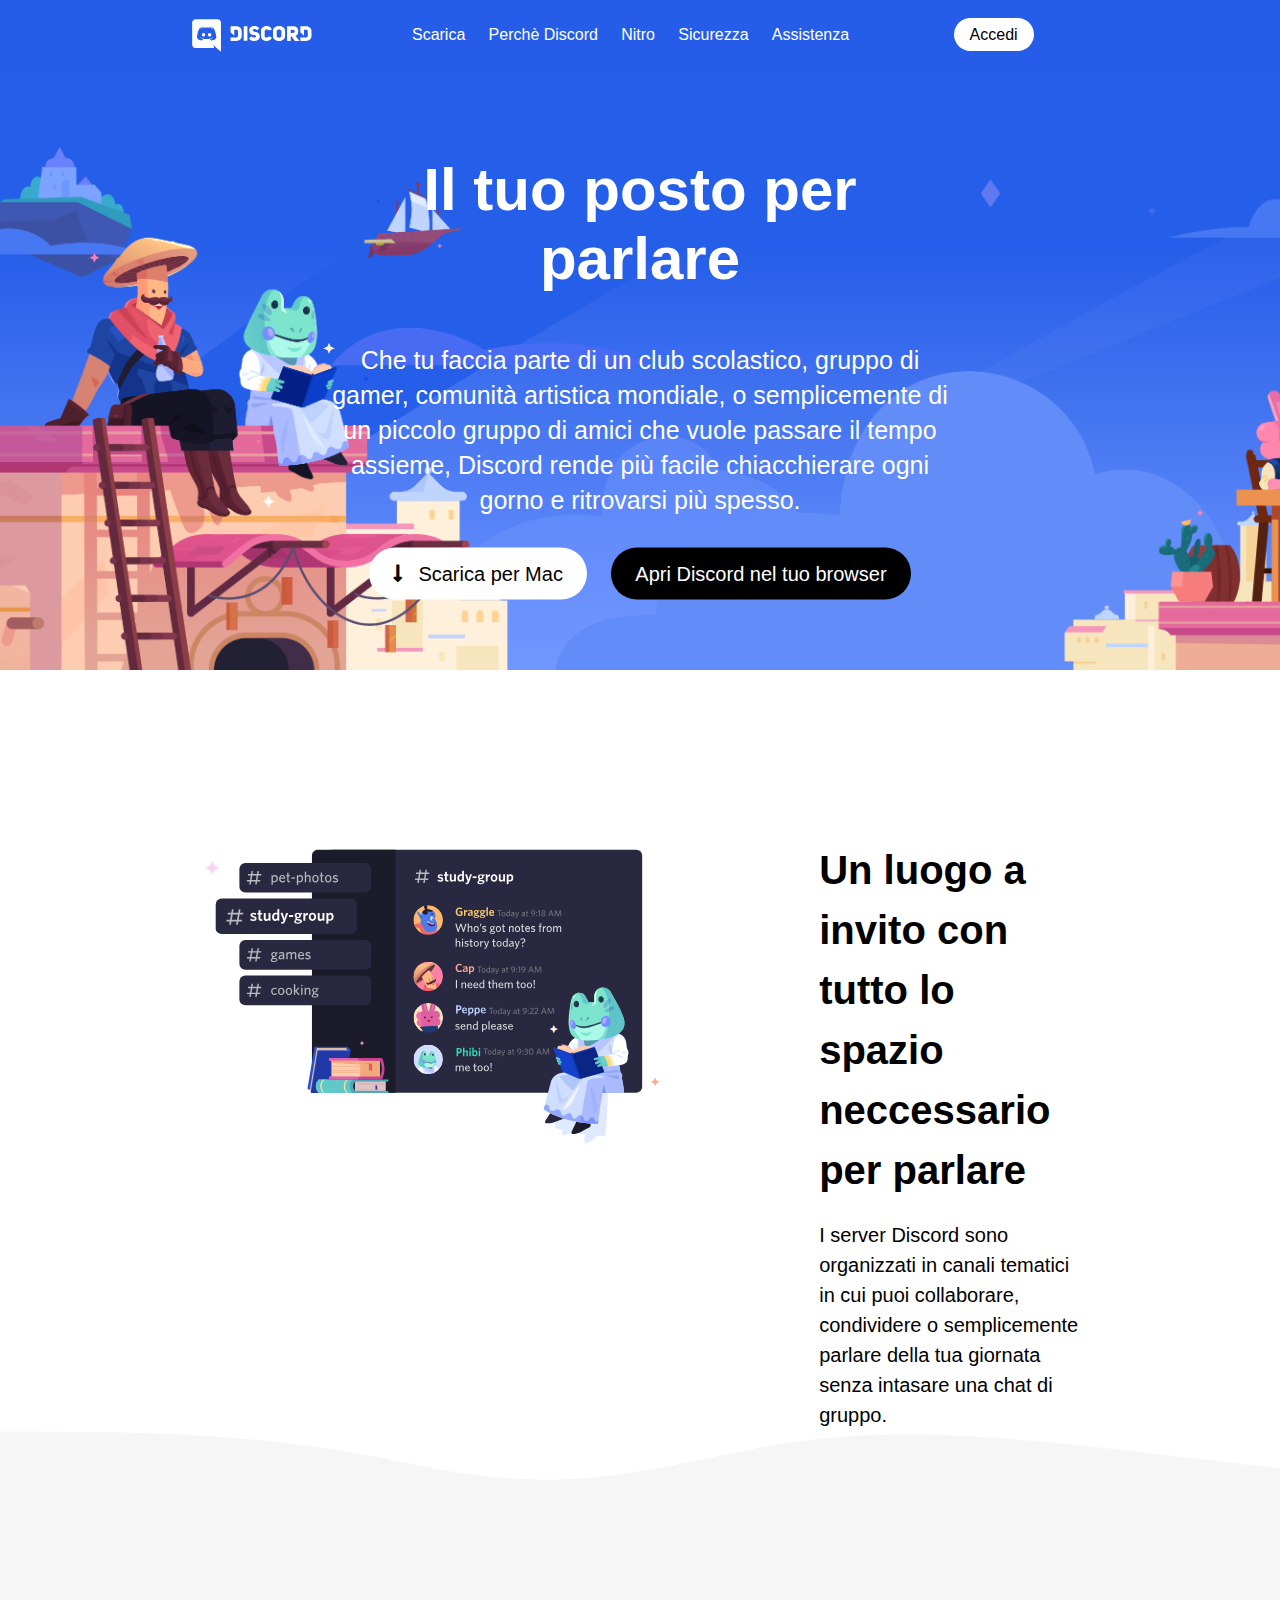
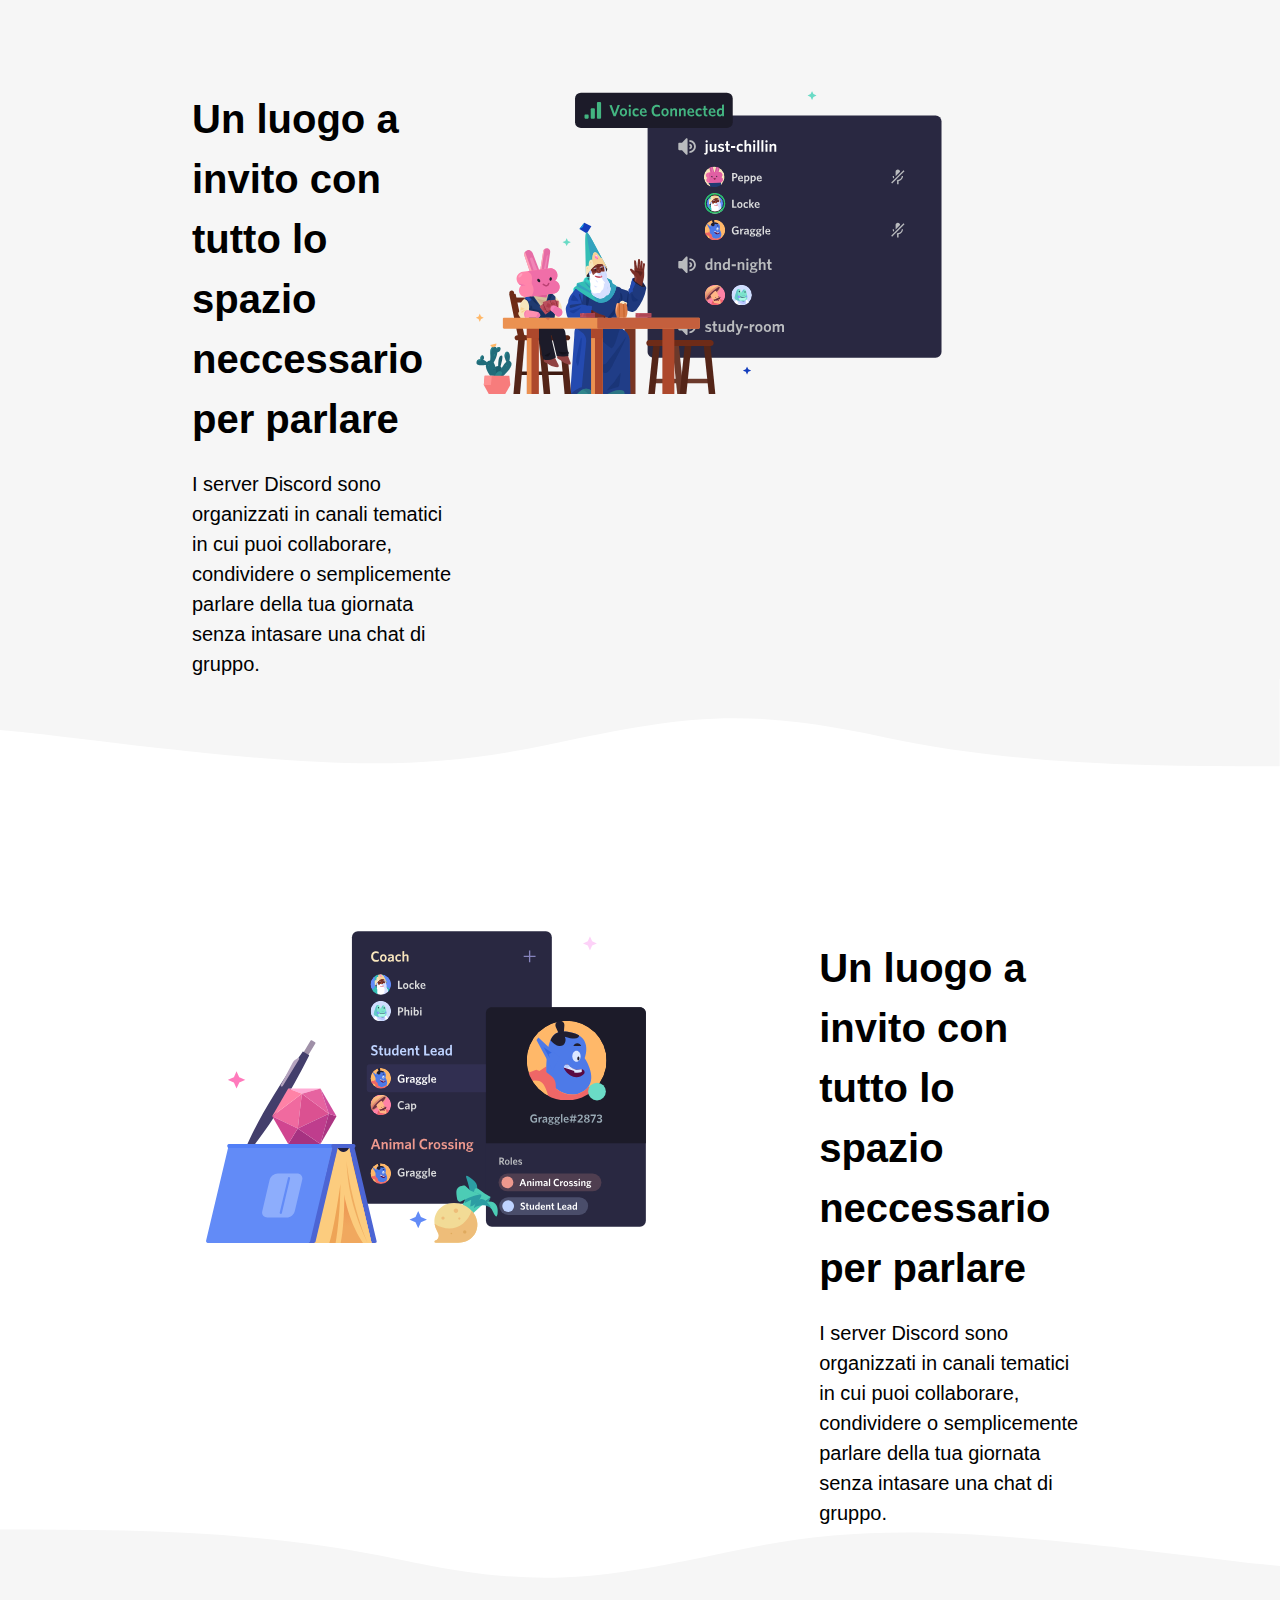
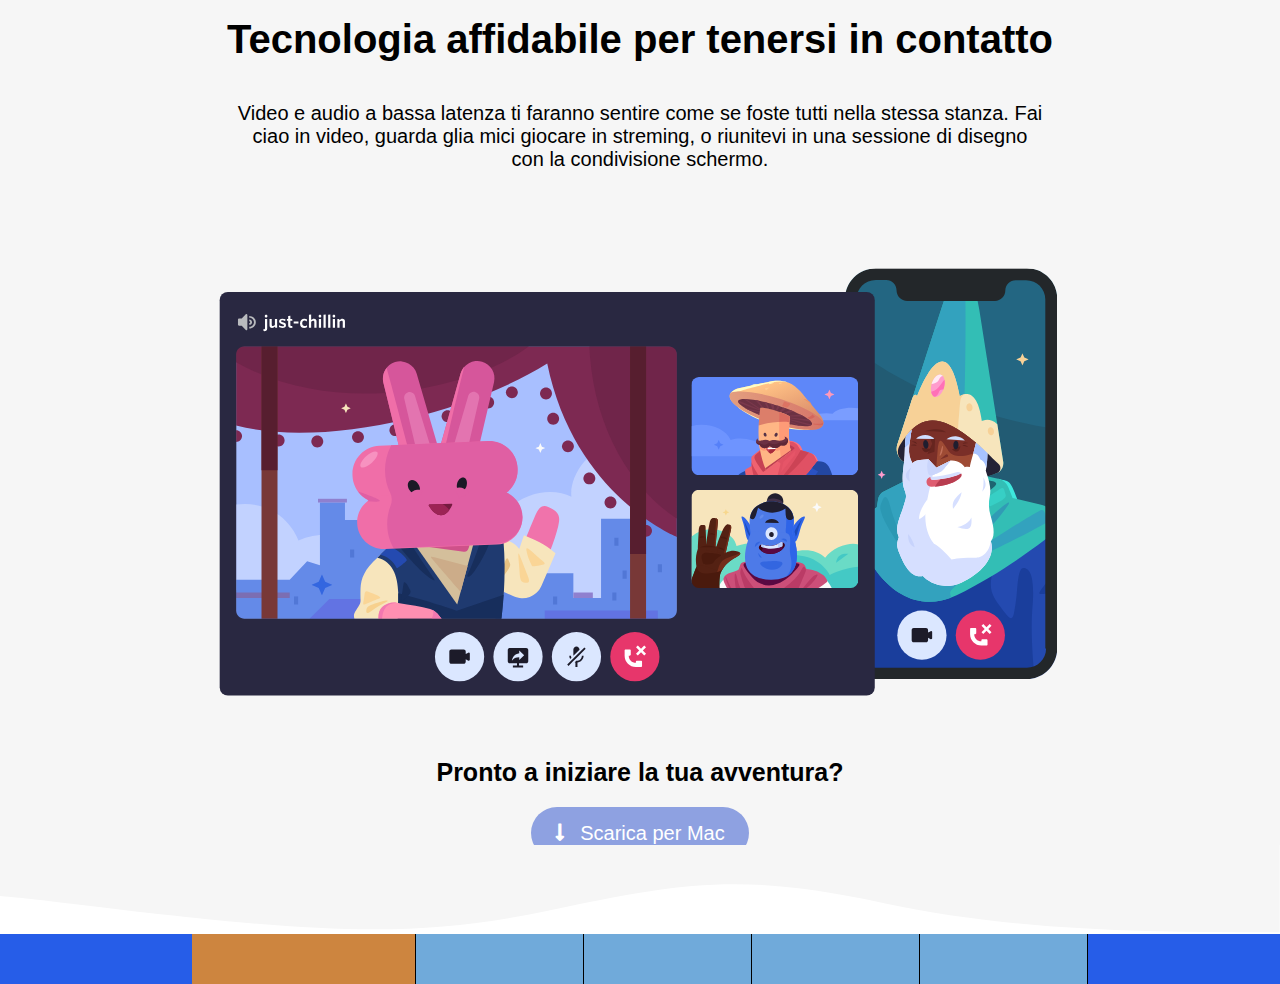
==== img/index.html @ 34fde8ec "section 5" ====
<!DOCTYPE html>
<html lang="en">
<head>
    <meta charset="UTF-8">
    <meta http-equiv="X-UA-Compatible" content="IE=edge">
    <meta name="viewport" content="width=device-width, initial-scale=1.0">
    <title>Discord</title>
    <link rel="stylesheet" href="https://cdnjs.cloudflare.com/ajax/libs/font-awesome/5.15.4/css/all.min.css" integrity="sha512-1ycn6IcaQQ40/MKBW2W4Rhis/DbILU74C1vSrLJxCq57o941Ym01SwNsOMqvEBFlcgUa6xLiPY/NS5R+E6ztJQ==" crossorigin="anonymous" referrerpolicy="no-referrer" />
    <link rel="stylesheet" href="../css/style.css">
</head>

<body>
    <header>
        <div class="cont">
            <div class="container clearfix nav">
                    <!-- logo discord -->
                <div class="col col-right">
                    <img src="logo.svg" alt="logo discord">
                </div>

                <div class="col col-midle">
                    <ul>
                        <li>
                            <a href="#">Scarica</a>
                        </li>
                        <li>
                            <a href="#">Perchè Discord</a>
                        </li>
                        <li>
                            <a href="#">Nitro</a>
                        </li>
                        <li>
                            <a href="#">Sicurezza</a>
                        </li>
                        <li>
                            <a href="#">Assistenza</a>
                        </li>
                    </ul>
                </div>

                <div class="col col-left">
                    <div class="button">
                        <a href="#">Accedi</a> 
                    </div>
                </div>
    
            </div>
        </div>
        

    </header>

    <main>
        <!-- prima sezione -->
        <section class="cont main background">
            <div class="container text"> 

                <h1>Il tuo posto per parlare</h1>
                <p>Che tu faccia parte di un club scolastico, gruppo di gamer, comunità artistica mondiale, o semplicemente di un piccolo gruppo di amici che vuole passare il tempo assieme, Discord rende più facile chiacchierare ogni gorno e ritrovarsi più spesso. </p>
                <!-- botton mac -->
                <div class="button dowload-mac">
                    <a href="#"><span id="arrow"><i class="fas fa-long-arrow-alt-down"></i></span>Scarica per Mac</a> 
                </div>
                <!-- botton browser -->
                <div class="button browser">
                    <a href="#">Apri Discord nel tuo browser</a> 
                </div>
            </div>

        </section>

        <!-- seconda sezione -->
        <section class="cont main">
            <div class="container clearfix">

                <div class="col-img">
                    <img src="item1.svg" alt="">
                </div>
                <div class="col-text">
                    <h2>Un luogo a invito con tutto lo spazio neccessario per parlare</h2>
                    <p>I server Discord sono organizzati in canali tematici in cui puoi collaborare, condividere o semplicemente parlare della tua giornata senza intasare una chat di gruppo.</p>
                </div>
                
            </div>

        </section>
        <!-- terza sezione -->
        <div class="wave">
            <svg class="wave-1hkxOo" version="1.1" xmlns="http://www.w3.org/2000/svg" viewBox="0 0 1440 100" preserveAspectRatio="none"><path class="wavePath-haxJK1 animationPaused-2hZ4IO" d="M826.337463,25.5396311 C670.970254,58.655965 603.696181,68.7870267 447.802481,35.1443383 C293.342778,1.81111414 137.33377,1.81111414 0,1.81111414 L0,150 L1920,150 L1920,1.81111414 C1739.53523,-16.6853983 1679.86404,73.1607868 1389.7826,37.4859505 C1099.70117,1.81111414 981.704672,-7.57670281 826.337463,25.5396311 Z" fill="currentColor"></path></svg>
        </div>
        <section class="cont main grey">
            
            <div class="container clearfix">

                <div class="col-text even">
                    <h2>Un luogo a invito con tutto lo spazio neccessario per parlare</h2>
                    <p>I server Discord sono organizzati in canali tematici in cui puoi collaborare, condividere o semplicemente parlare della tua giornata senza intasare una chat di gruppo.</p>
                </div>
                <div class="col-img even">
                    <img src="item2.svg" alt="">
                </div>

            </div>

        </section>
        <div class="wave rotate">
        <svg class="wave-1hkxOo" version="1.1" xmlns="http://www.w3.org/2000/svg" viewBox="0 0 1440 100" preserveAspectRatio="none"><path class="wavePath-haxJK1 animationPaused-2hZ4IO" d="M826.337463,25.5396311 C670.970254,58.655965 603.696181,68.7870267 447.802481,35.1443383 C293.342778,1.81111414 137.33377,1.81111414 0,1.81111414 L0,150 L1920,150 L1920,1.81111414 C1739.53523,-16.6853983 1679.86404,73.1607868 1389.7826,37.4859505 C1099.70117,1.81111414 981.704672,-7.57670281 826.337463,25.5396311 Z" fill="currentColor"></path></svg>
        </div>
        <!-- quarta sezione -->
        <section class="cont main">
            
            <div class="container clearfix">

                <div class="col-img even">
                    <img src="item3.svg" alt="">
                </div>
                <div class="col-text even">
                    <h2>Un luogo a invito con tutto lo spazio neccessario per parlare</h2>
                    <p>I server Discord sono organizzati in canali tematici in cui puoi collaborare, condividere o semplicemente parlare della tua giornata senza intasare una chat di gruppo.</p>
                </div>

            </div>

        </section>

        <!-- quinta sezione -->
        <div class="wave">
            <svg class="wave-1hkxOo" version="1.1" xmlns="http://www.w3.org/2000/svg" viewBox="0 0 1440 100" preserveAspectRatio="none"><path class="wavePath-haxJK1 animationPaused-2hZ4IO" d="M826.337463,25.5396311 C670.970254,58.655965 603.696181,68.7870267 447.802481,35.1443383 C293.342778,1.81111414 137.33377,1.81111414 0,1.81111414 L0,150 L1920,150 L1920,1.81111414 C1739.53523,-16.6853983 1679.86404,73.1607868 1389.7826,37.4859505 C1099.70117,1.81111414 981.704672,-7.57670281 826.337463,25.5396311 Z" fill="currentColor"></path></svg>
        </div>
        <section class="cont main grey">
            <div class="container">
                <div class="last-part-main">
                    <h2>Tecnologia affidabile per tenersi in contatto</h2>
                    <p>Video e audio a bassa latenza ti faranno sentire come se foste tutti nella stessa stanza. Fai ciao in video, guarda glia mici giocare in streming, o riunitevi in una sessione di disegno con la condivisione schermo.</p>
                    <div>
                        <img src="item4-big.svg" alt="">
                    </div>
                </div> 
                <!-- bottom -->
                <div class="button-end-main">
                    <h4>Pronto a iniziare la tua avventura?</h4>
                    <!-- botton mac -->
                    <div class="button dowload-mac">
                        <a id="last-button" href="#"><span id="arrow"><i class="fas fa-long-arrow-alt-down"></i></span>Scarica per Mac</a> 
                    </div>

                </div>
            </div>

        </section>
        <div class="wave rotate">
            <svg class="wave-1hkxOo" version="1.1" xmlns="http://www.w3.org/2000/svg" viewBox="0 0 1440 100" preserveAspectRatio="none"><path class="wavePath-haxJK1 animationPaused-2hZ4IO" d="M826.337463,25.5396311 C670.970254,58.655965 603.696181,68.7870267 447.802481,35.1443383 C293.342778,1.81111414 137.33377,1.81111414 0,1.81111414 L0,150 L1920,150 L1920,1.81111414 C1739.53523,-16.6853983 1679.86404,73.1607868 1389.7826,37.4859505 C1099.70117,1.81111414 981.704672,-7.57670281 826.337463,25.5396311 Z" fill="currentColor"></path></svg>
        </div>

    </main>

    <footer>
        <div class="cont footer">
            <div class="container clearfix">

                <div class="col-fo social"></div>

                <div class="col-fo"></div>

                <div class="col-fo"></div>

                <div class="col-fo"></div>

                <div class="col-fo"></div>

            </div>

        </div>

    </footer>
</body>
</html>
---- css/style.css ----
/* RESET */
*{
    padding: 0;
    margin:0;
    box-sizing: border-box;

}

/* COMMONS */

body{
font-family: "Helvetica Neue", Helvetica, Arial, sans-serif;
}
img{
    width: 100%;
}
.clearfix{
    display: table;
    content:"";
    clear: both;
}
.cont {
    width: 100%;
    background-color:#265de8;
}
.cont.main {
    width: 100%;
    background-color:white;
}
/* buttons */
.col-left > .button{
    text-align: right;
}
.button > a{
    text-decoration: none;
    padding:8px 16px;
    color: black;
    background-color: white;
    border-radius: 20px;
}
/* colonne main */
.col-img, .col-text{
    float:left;
    padding-top: 150px;
}
/* colonna immagine */
.col-img{
    width: 70%;
}
/* colonna text */
.col-text{
    width: 30%;
}
/* containr interno */
.container{
    margin: auto;
    width:70%;
}
.button{
    display: inline-block;
}
h2{
    font-size: 40px;
}
/* END COMMONS */

/* HEADER */

/* altezza menù */
.nav{
    height: 70px;
    line-height: 70px;
}
/* colonne laterali 15% */
.col{
    float:left;
    width: 15%;
}
/* colonna centrale 70% */
.col-midle{
    width: 70%;
    text-align: center;
}
.col-right > img{
    vertical-align: middle;
    width: 120px;
}
/* spazio voci menù */
.col-midle > ul > li{
    list-style: none;
    display: inline-block;
    margin-right: 3%;
}
/* caratteristiche dei link menù */
.col-midle > ul > li > a{
    text-decoration: none;
    color: white;
}

/* END HEADER */


/* MAIN */

/* prima sezione */

/* background img */
.cont.main.background{
    background-image: url(../img/jumbo.png);
    background-size: cover;
    height: 600px;
    position: relative;
}
/* posiziono al centro il container del testo */
.container.text{
    position: absolute;
    top: 50%;
    left: 50%;
    transform: translate(-50%, -50%);
    color: white;
    text-align: center;
    width: 50%;
}
/* titolo */
.container.text > h1{
    font-size: 60px;
    padding-bottom:50px;
}
/* paragrafo */
.container.text > p{
    font-size: 25px;
    padding-bottom: 45px;
    line-height: 35px;
}
.button.dowload-mac > a{
    font-size: 20px;
    padding: 15px 24px;
    border-radius: 30px;
    margin-right:20px;
}
#arrow{
    margin-right:15px;
}
.button.browser > a{
    font-size: 20px;
    padding: 15px 24px;
    border-radius: 30px;
    background-color: black;
    color: white;
}
/* seconda sezione */
.col-text > h2{
    line-height: 60px;
    padding:20px 0;
}

.col-text > p{
    line-height: 30px;
    font-size: 20px;
}
.col-img > img{
    width: 80%;
}
/* terza sezione */
.cont.main.grey{
    background-color:#f6f6f6;
}
.wave > svg{
    color: #f6f6f6;
    display: block;
}
/* rotazione della wave */
.wave.rotate > svg{
    transform: rotate(180deg);
}

/* quarta sezione */
.last-part-main{
    text-align: center;
}
.last-part-main > p{
padding: 40px 5%;
font-size: 20px;
}
/* quinta sezione */
.button-end-main{
    text-align:center;
}
.button-end-main > h4{
    padding-bottom: 35px;
    font-size: 25px;
}
#last-button{
    margin: 0;
    color: white;
    background-color: #8ea1e1;
}


/* END MAIN */


/* FOOTER */

/* test */
.col-fo{
    float:left;
    width: calc( 75% / 4);
    /* test */
    background-color: rgb(112, 170, 218);
    height: 50px;
    border-right: 1px solid black;
}
.social.col-fo{
    width: 25%;

    /* test */
    background-color: peru;
}
/* END FOOTER */
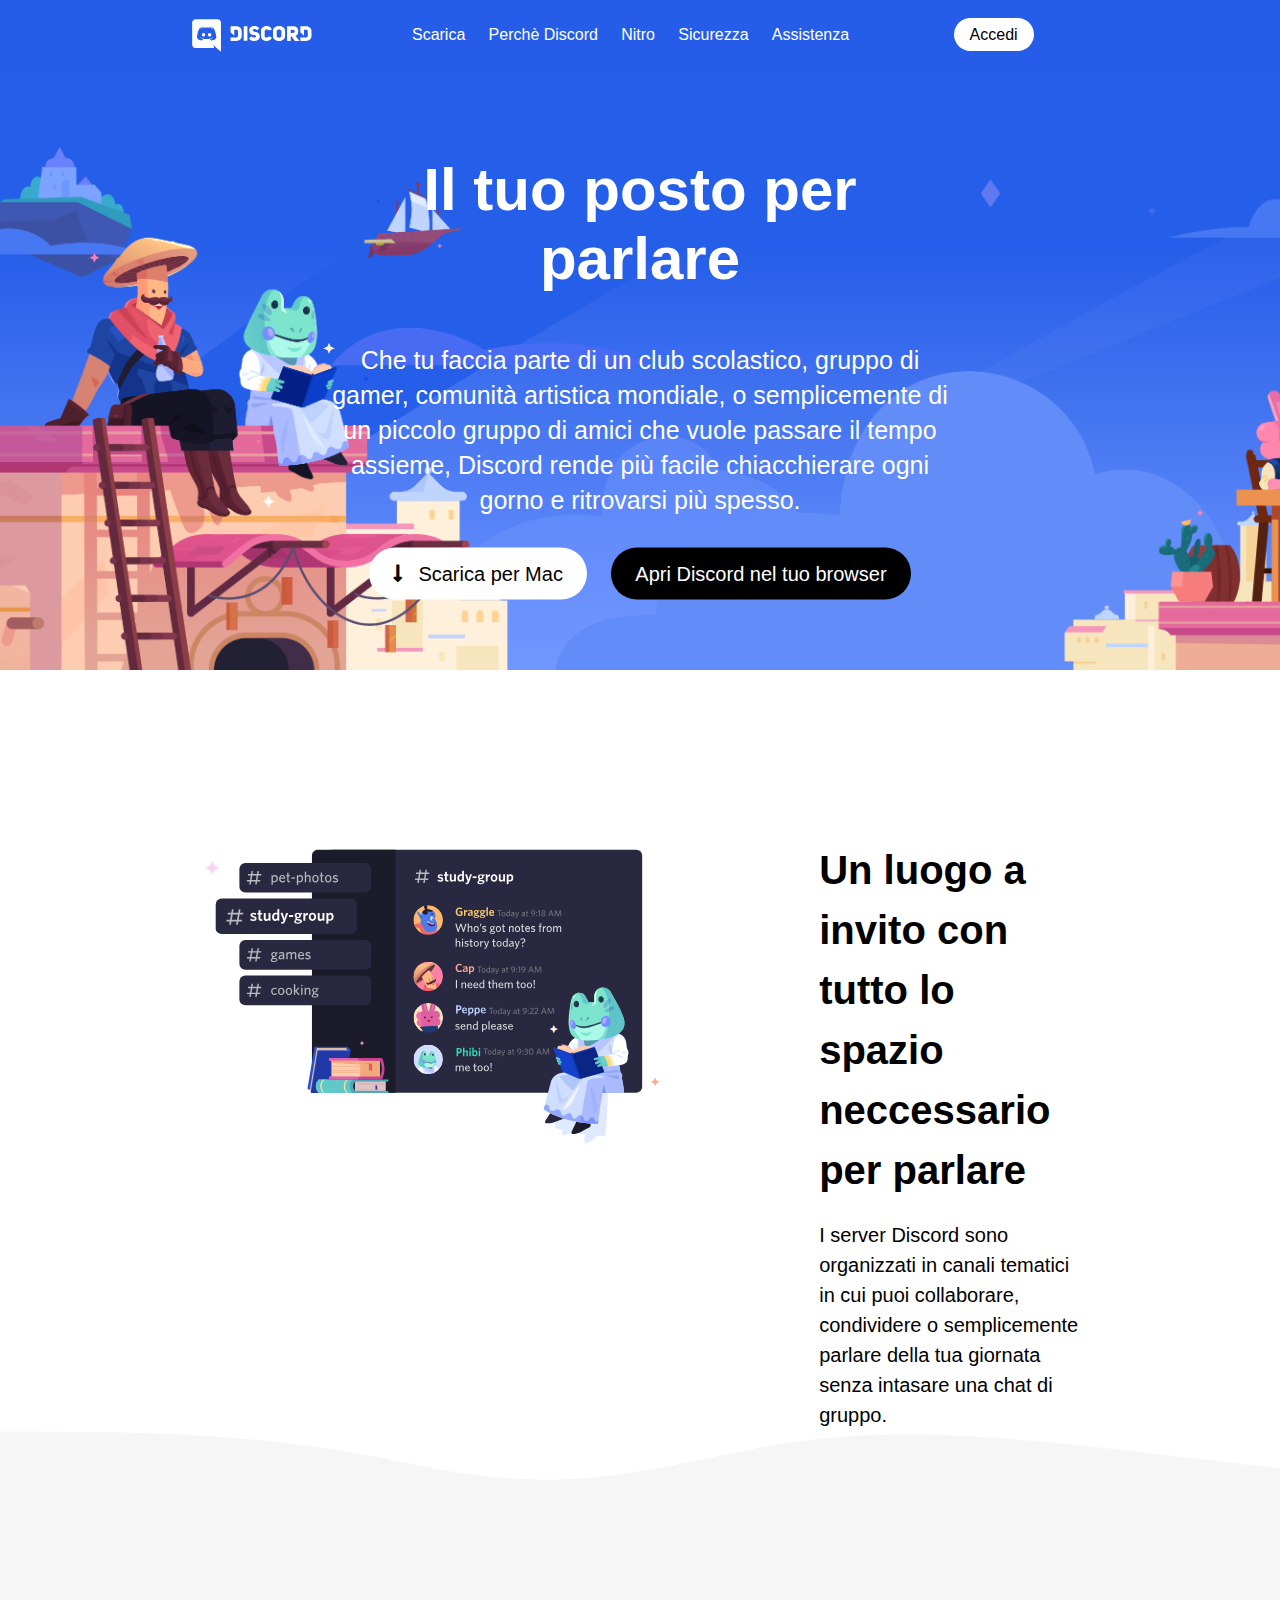
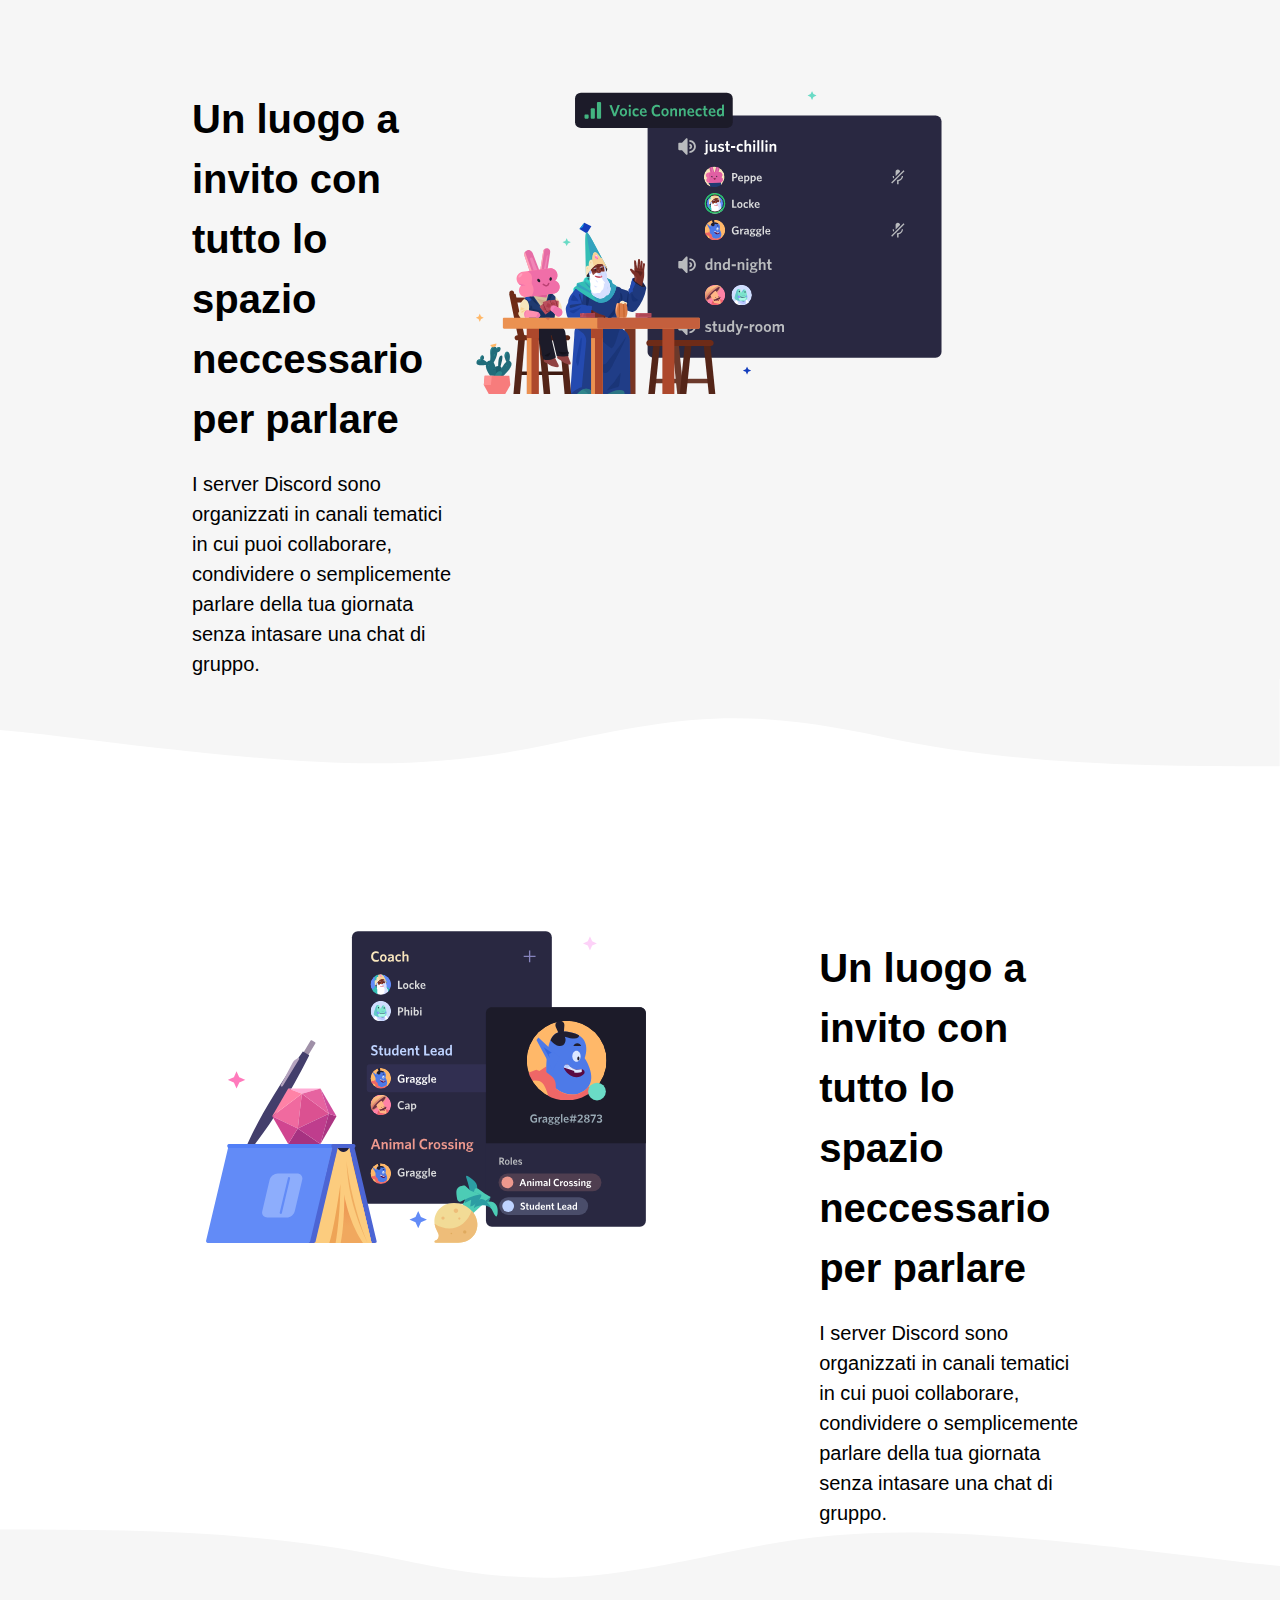
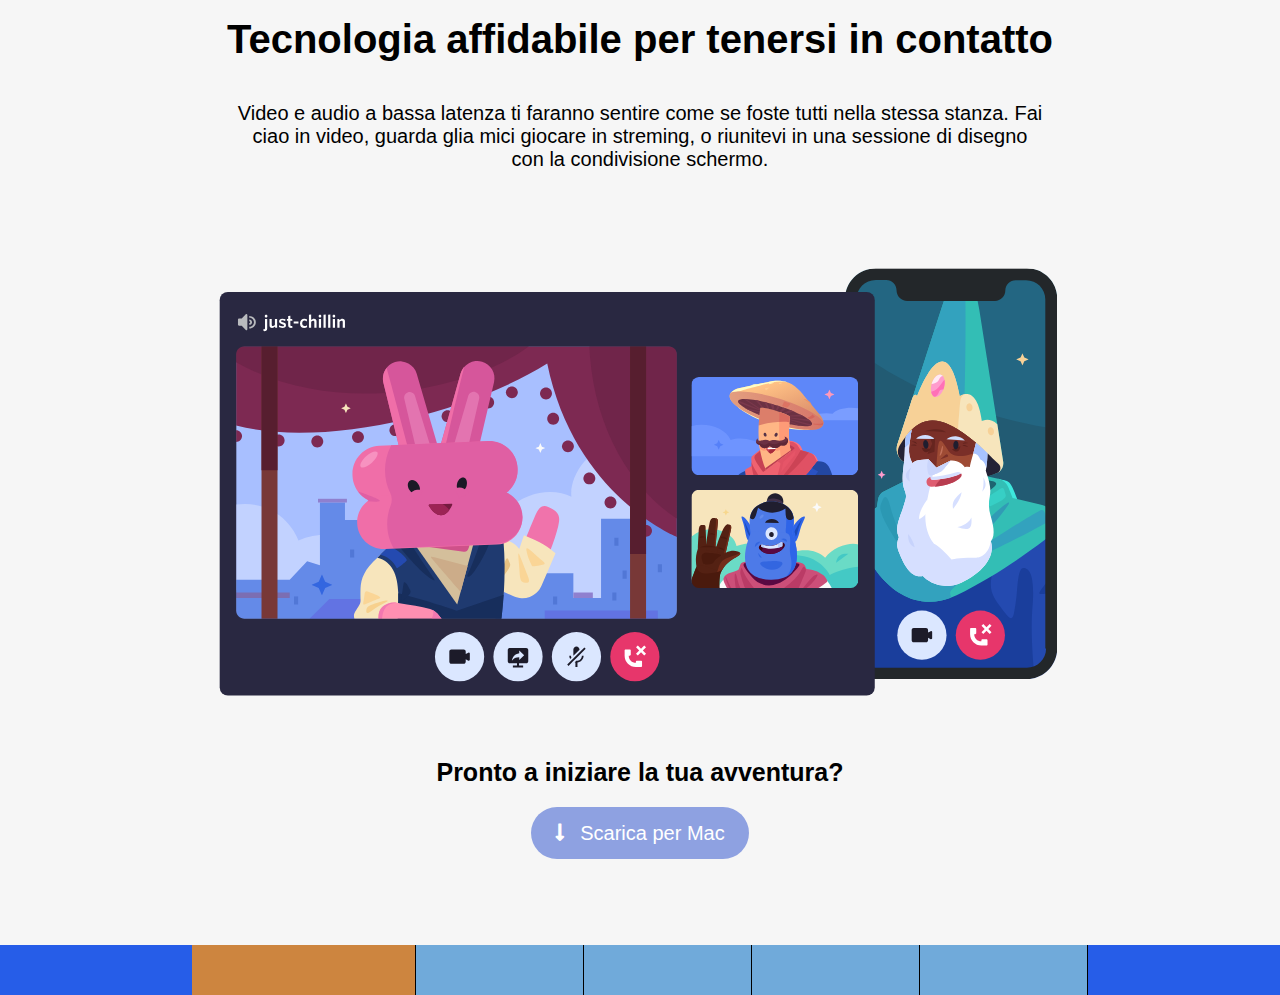
==== commit e7eb3411: "correzzione last button" ====
--- a/img/index.html
+++ b/img/index.html
@@ -148,9 +148,6 @@
             </div>
 
         </section>
-        <div class="wave rotate">
-            <svg class="wave-1hkxOo" version="1.1" xmlns="http://www.w3.org/2000/svg" viewBox="0 0 1440 100" preserveAspectRatio="none"><path class="wavePath-haxJK1 animationPaused-2hZ4IO" d="M826.337463,25.5396311 C670.970254,58.655965 603.696181,68.7870267 447.802481,35.1443383 C293.342778,1.81111414 137.33377,1.81111414 0,1.81111414 L0,150 L1920,150 L1920,1.81111414 C1739.53523,-16.6853983 1679.86404,73.1607868 1389.7826,37.4859505 C1099.70117,1.81111414 981.704672,-7.57670281 826.337463,25.5396311 Z" fill="currentColor"></path></svg>
-        </div>
 
     </main>
 
--- a/css/style.css
+++ b/css/style.css
@@ -185,6 +185,7 @@
 /* quinta sezione */
 .button-end-main{
     text-align:center;
+    padding-bottom: 100px;
 }
 .button-end-main > h4{
     padding-bottom: 35px;
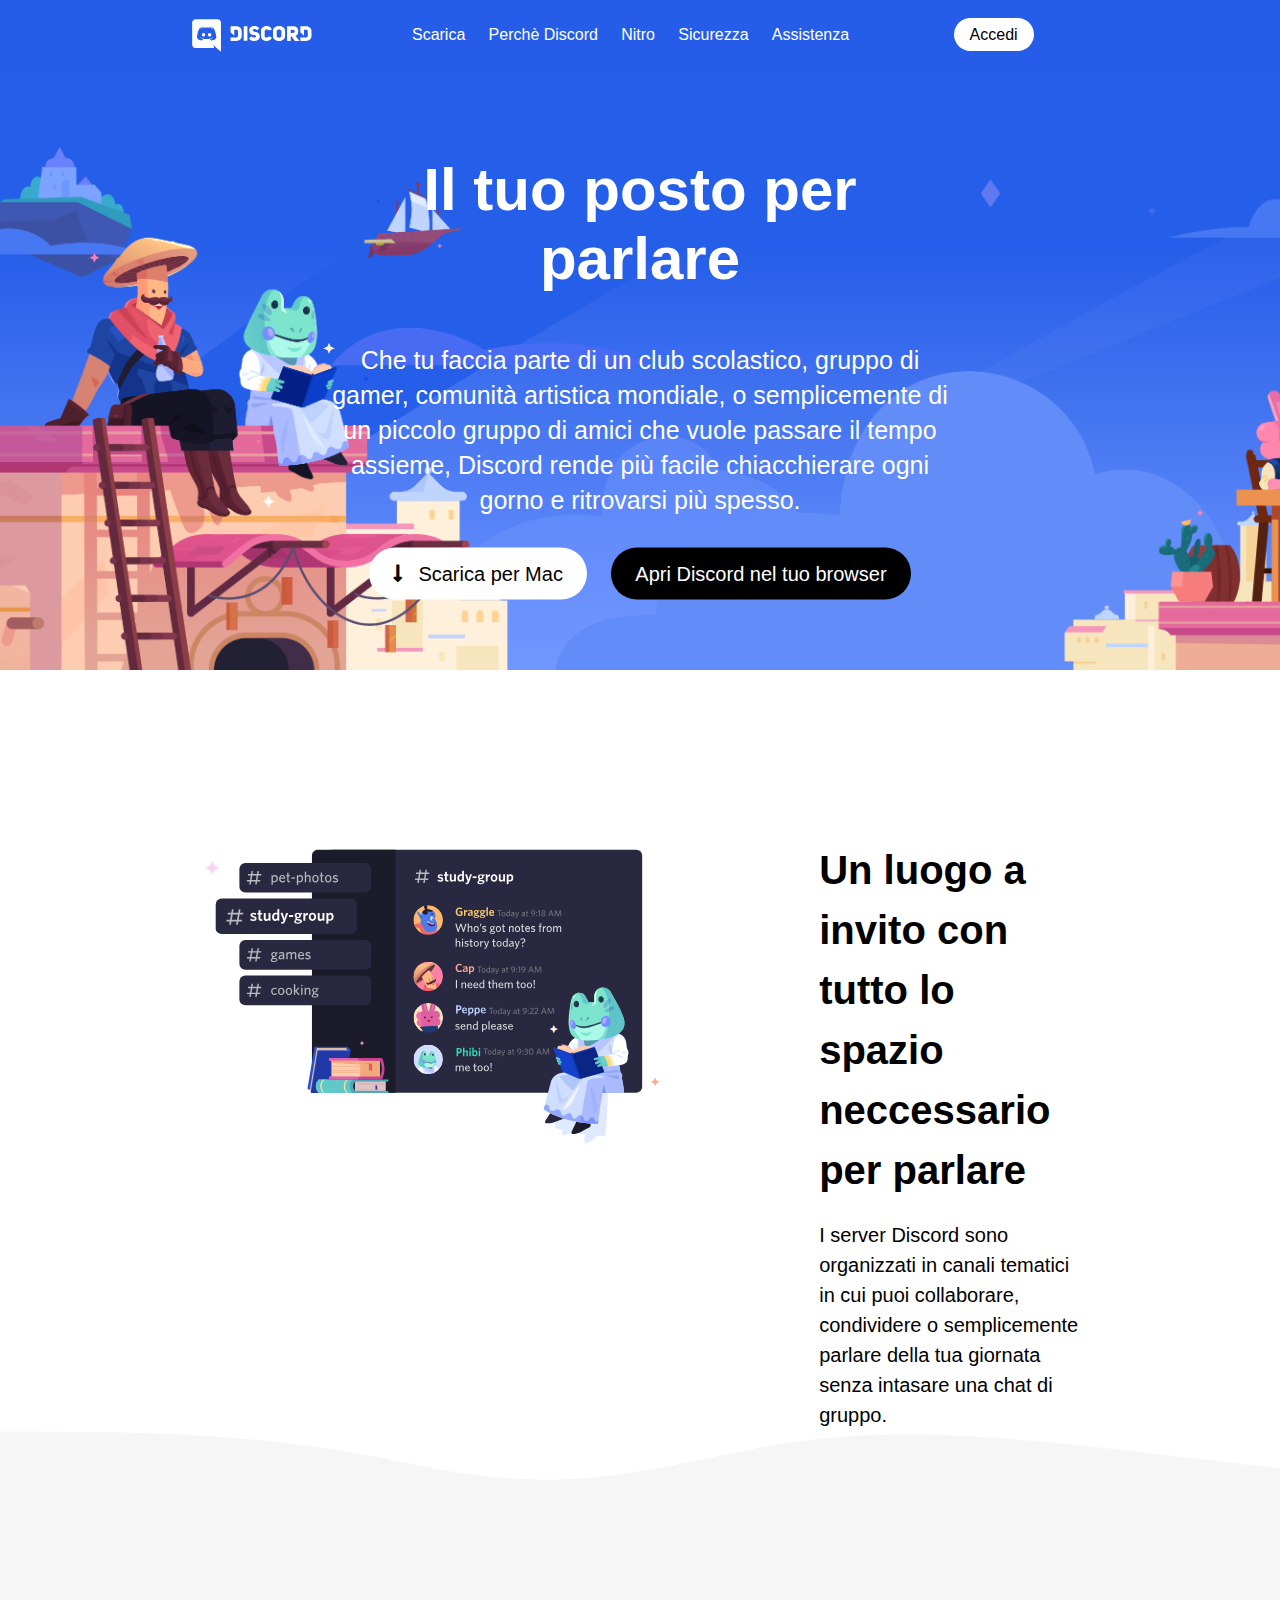
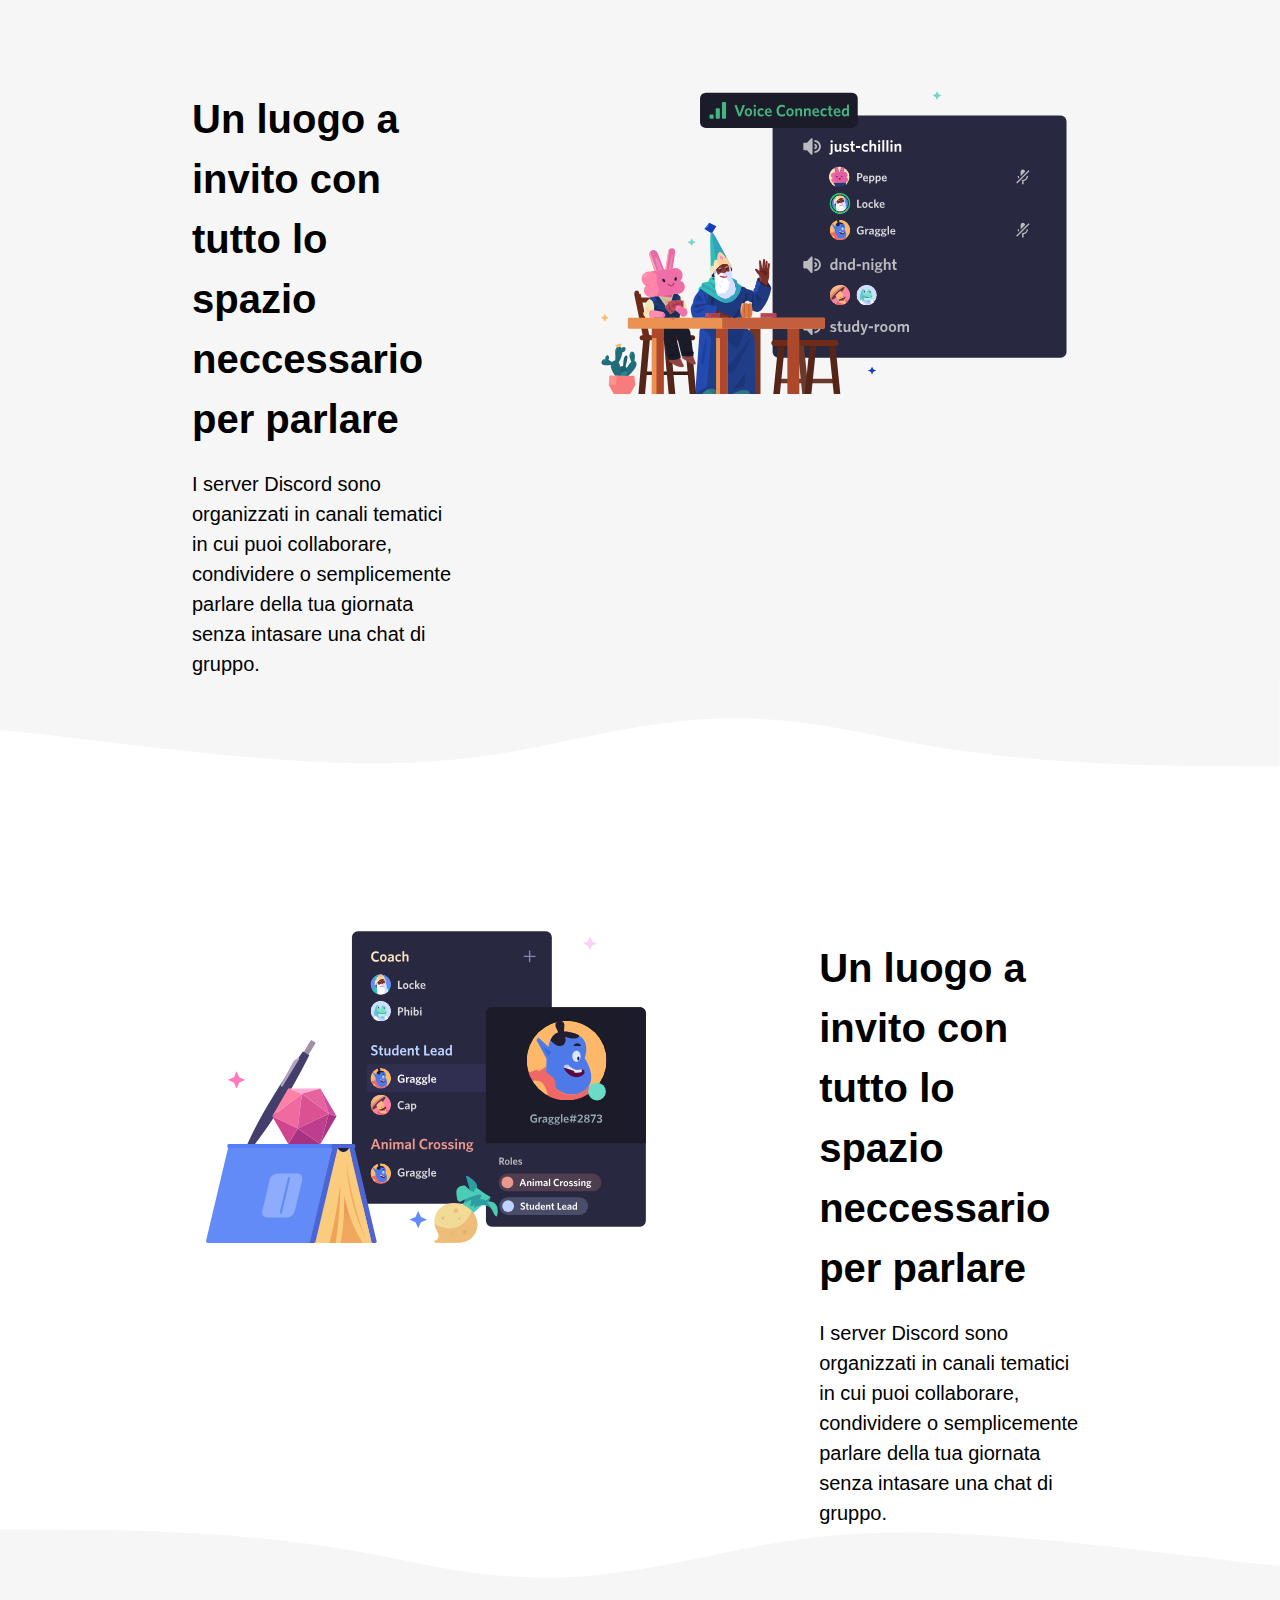
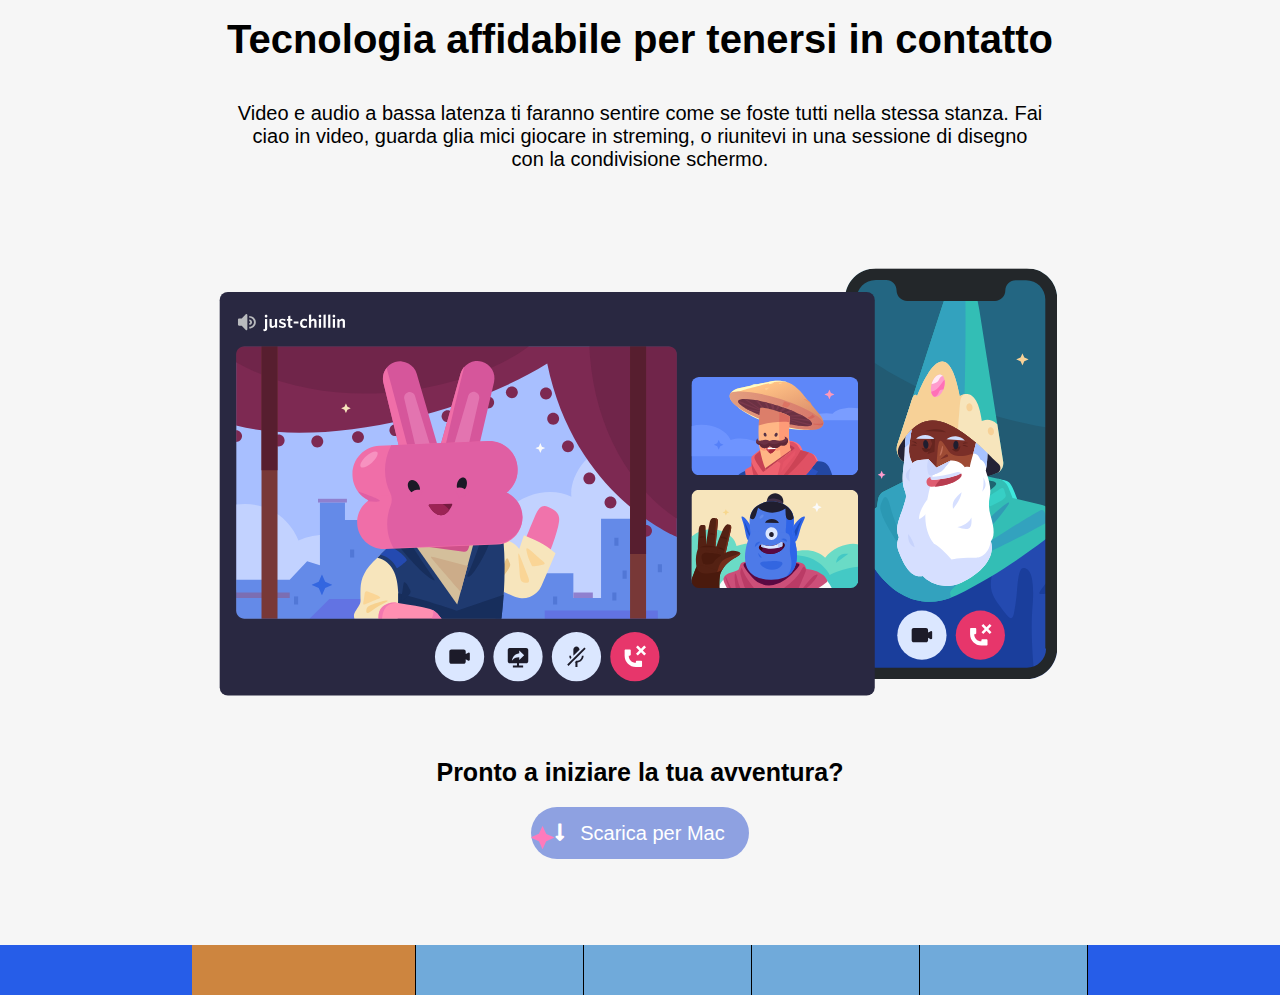
==== commit a6909bfc: "modifica main" ====
--- a/img/index.html
+++ b/img/index.html
@@ -92,11 +92,11 @@
             
             <div class="container clearfix">
 
-                <div class="col-text even">
+                <div class="col-text odd">
                     <h2>Un luogo a invito con tutto lo spazio neccessario per parlare</h2>
                     <p>I server Discord sono organizzati in canali tematici in cui puoi collaborare, condividere o semplicemente parlare della tua giornata senza intasare una chat di gruppo.</p>
                 </div>
-                <div class="col-img even">
+                <div class="col-img odd">
                     <img src="item2.svg" alt="">
                 </div>
 
--- a/css/style.css
+++ b/css/style.css
@@ -173,7 +173,10 @@
 .wave.rotate > svg{
     transform: rotate(180deg);
 }
-
+/* posizione seconda immagine */
+.col-img.odd{
+    text-align: right;
+}
 /* quarta sezione */
 .last-part-main{
     text-align: center;
@@ -195,6 +198,7 @@
     margin: 0;
     color: white;
     background-color: #8ea1e1;
+    background-image: url(../img/stars.svg);
 }
 
 
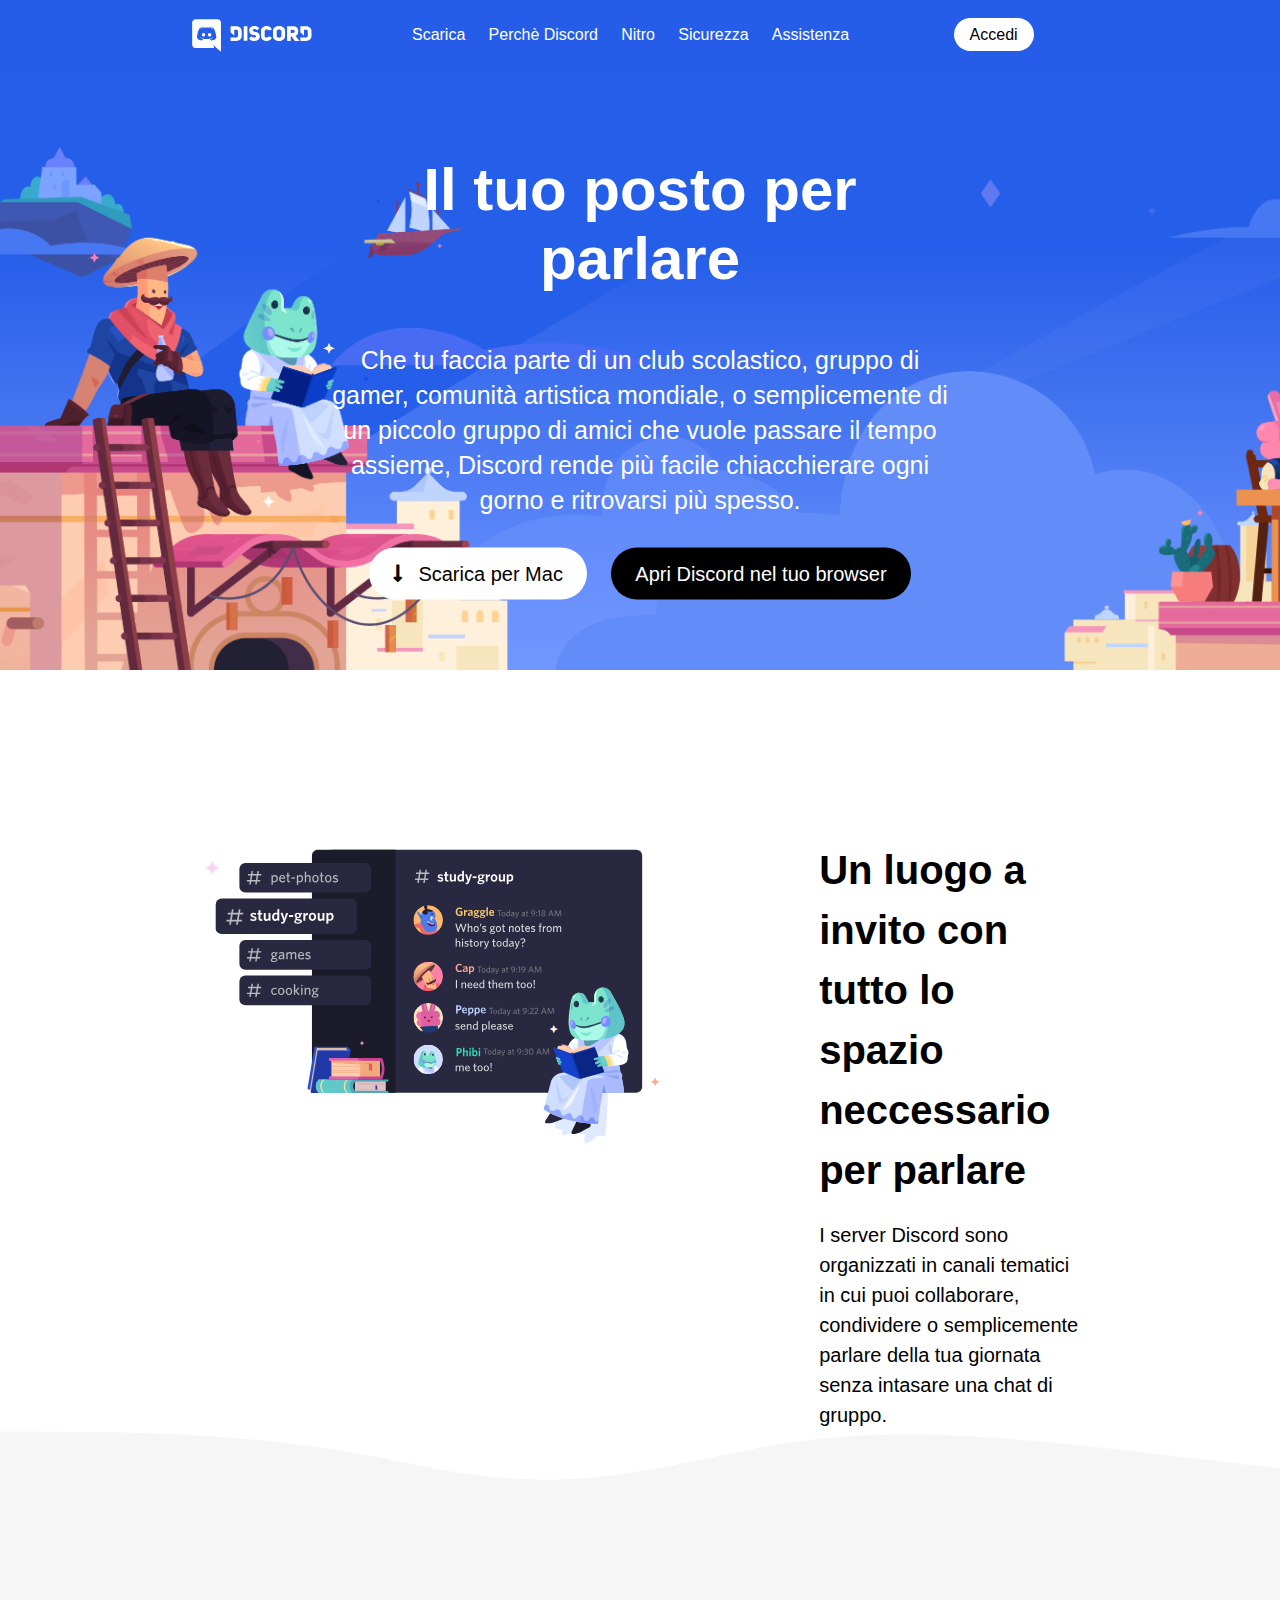
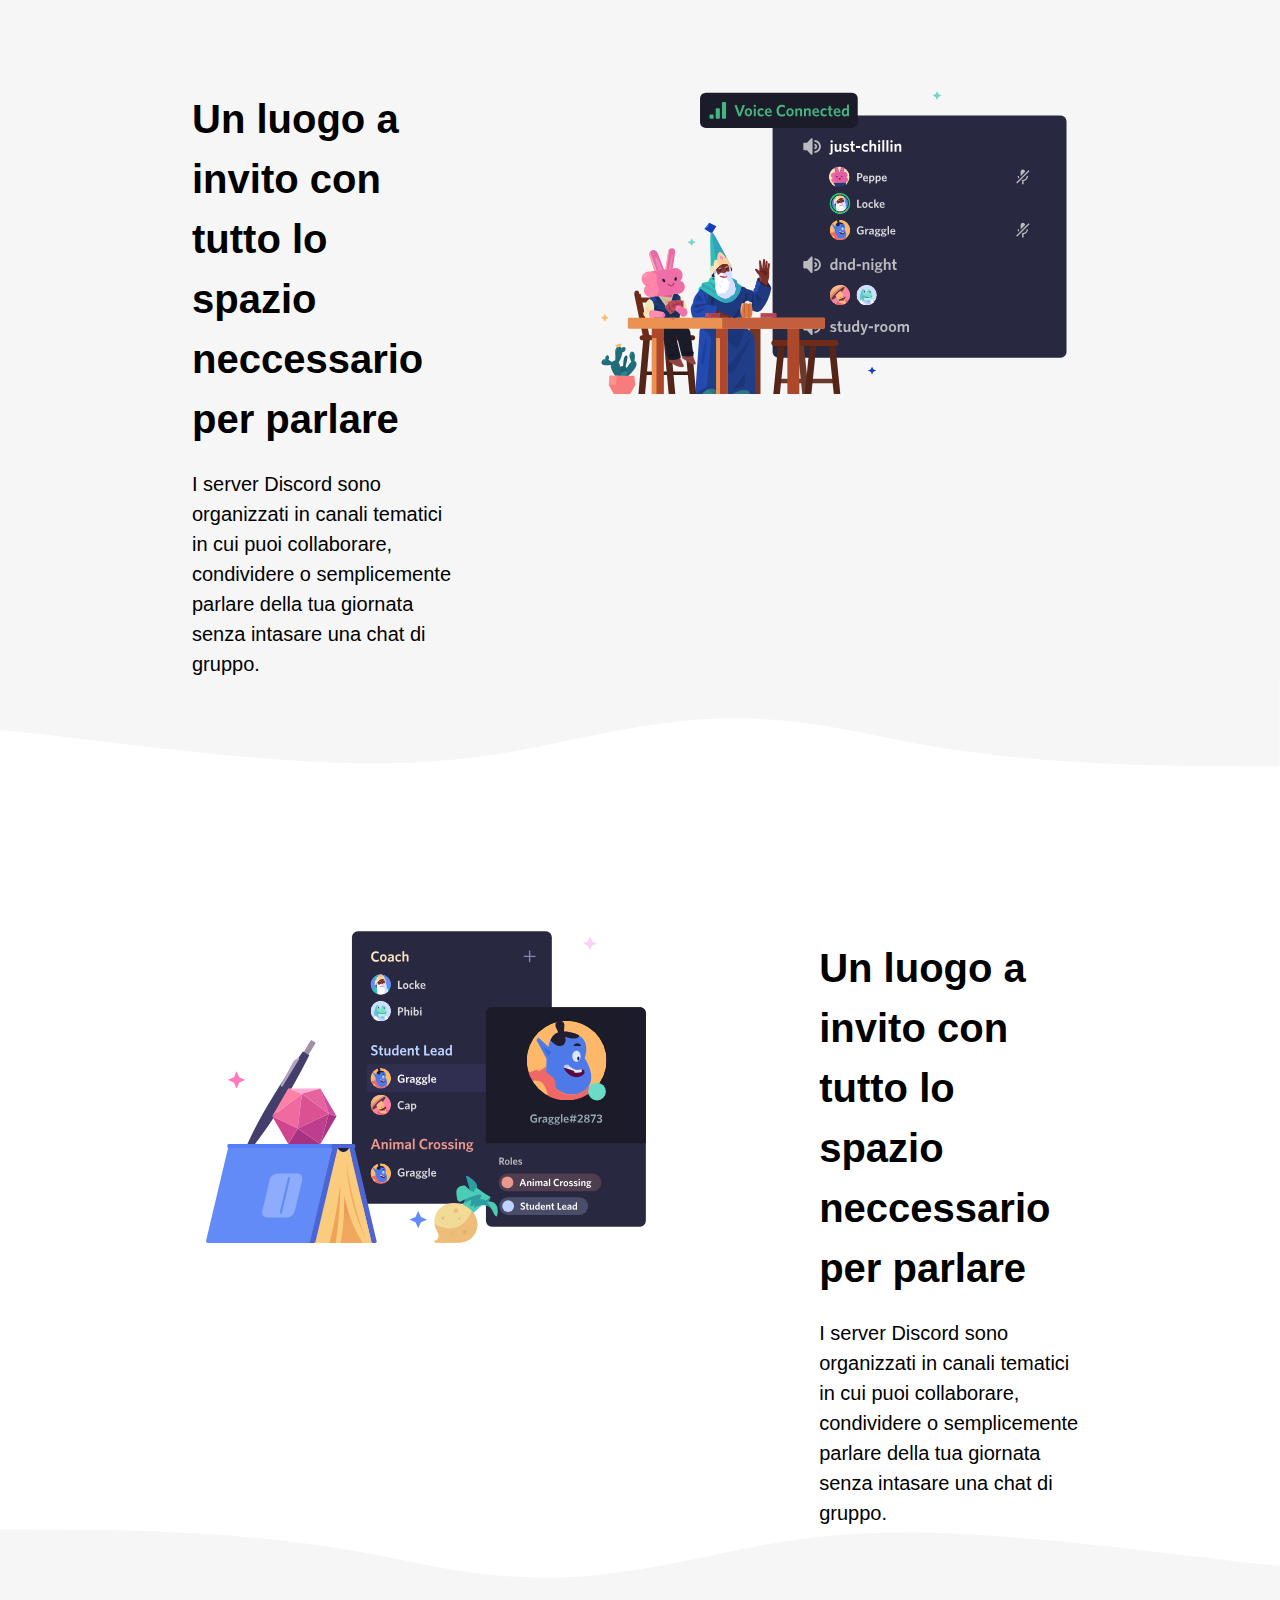
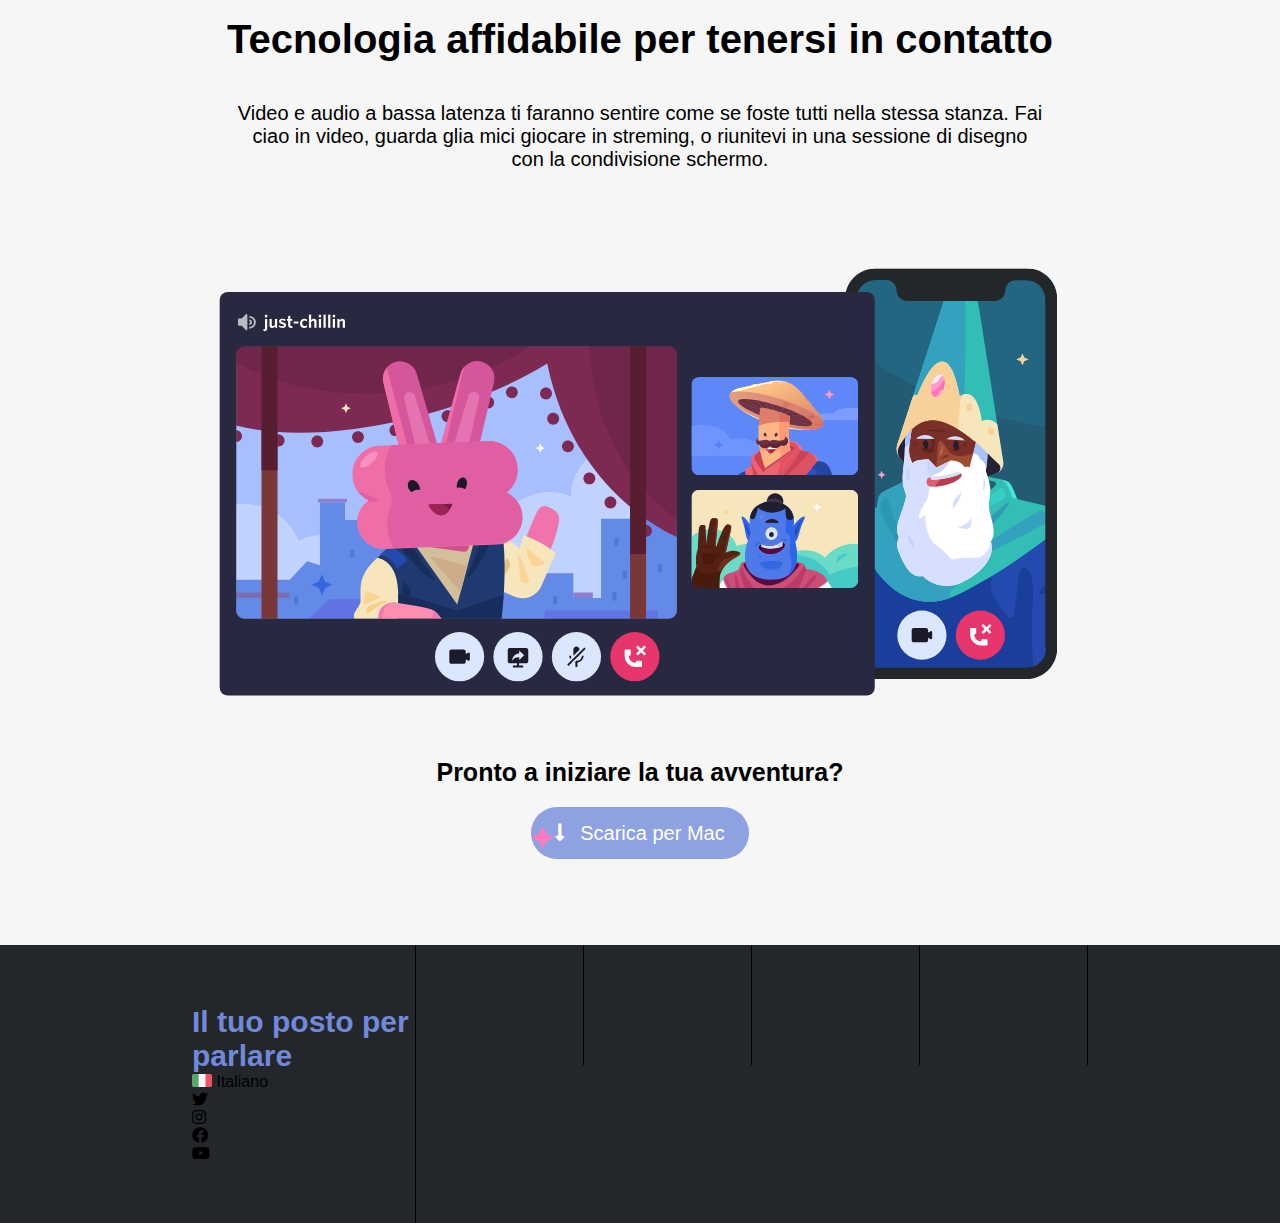
==== commit 8ef694de: "footer first part" ====
--- a/img/index.html
+++ b/img/index.html
@@ -155,7 +155,32 @@
         <div class="cont footer">
             <div class="container clearfix">
 
-                <div class="col-fo social"></div>
+                <div class="col-fo social">
+                    <!-- title -->
+                    <h5>Il tuo posto per parlare</h5>
+                    <!-- language -->
+                    <div class="leanguage"><img src="ita.png" alt="Lingua Italiano"> Italiano </div>
+                    <!-- social -->
+                    <div class="icon-social">
+                        <!-- twitter -->
+                        <ul>
+                            <li><i class="fab fa-twitter"></i></li>
+                        </ul>
+                        <!-- instagram -->
+                        <ul>
+                            <li><i class="fab fa-instagram"></i></li>
+                        </ul>
+                        <!-- facebbok -->
+                        <ul>
+                            <li><i class="fab fa-facebook"></i></li>
+                        </ul>
+                        <!-- youtube -->
+                        <ul>
+                            <li><i class="fab fa-youtube"></i></li>
+                        </ul>
+
+                    </div>
+                </div>
 
                 <div class="col-fo"></div>
 
--- a/css/style.css
+++ b/css/style.css
@@ -207,19 +207,38 @@
 
 /* FOOTER */
 
-/* test */
+/* container footer color */
+.cont.footer{
+    background-color: #23272a;
+}
+
 .col-fo{
     float:left;
     width: calc( 75% / 4);
+    padding: 60px 0;
     /* test */
-    background-color: rgb(112, 170, 218);
-    height: 50px;
     border-right: 1px solid black;
 }
+/* PRIMA COLONNA */
 .social.col-fo{
     width: 25%;
-
-    /* test */
-    background-color: peru;
-}
+}
+.social.col-fo > h5{
+    color: #7289da;
+    font-size: 30px;
+}
+/* bandiera italiana */
+.leanguage > img{
+    width:20px;
+    display: inline-block;
+}
+/* social */
+.icon-social > ul > li{
+    list-style: none;
+}
+.icon-social i{
+    display: inline-block;
+}
+
+/* END PRIMA COLONNA */
 /* END FOOTER */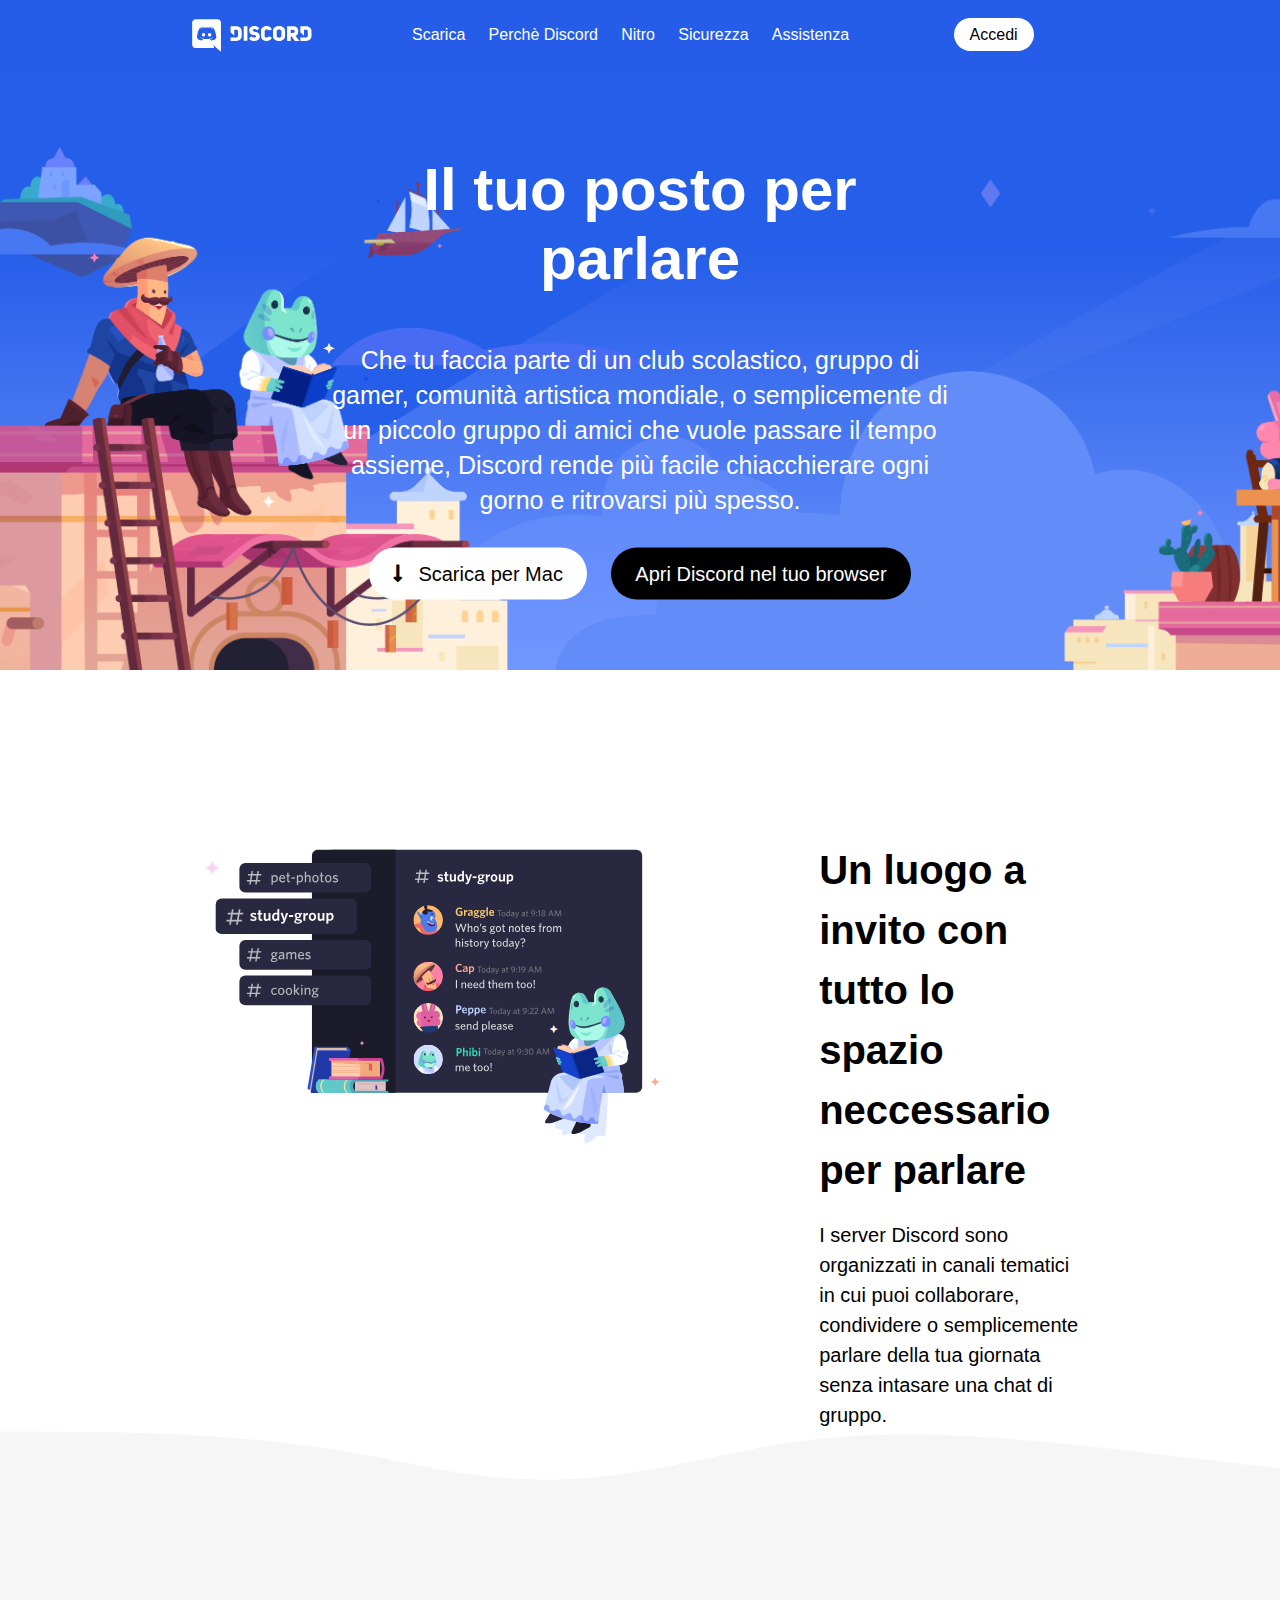
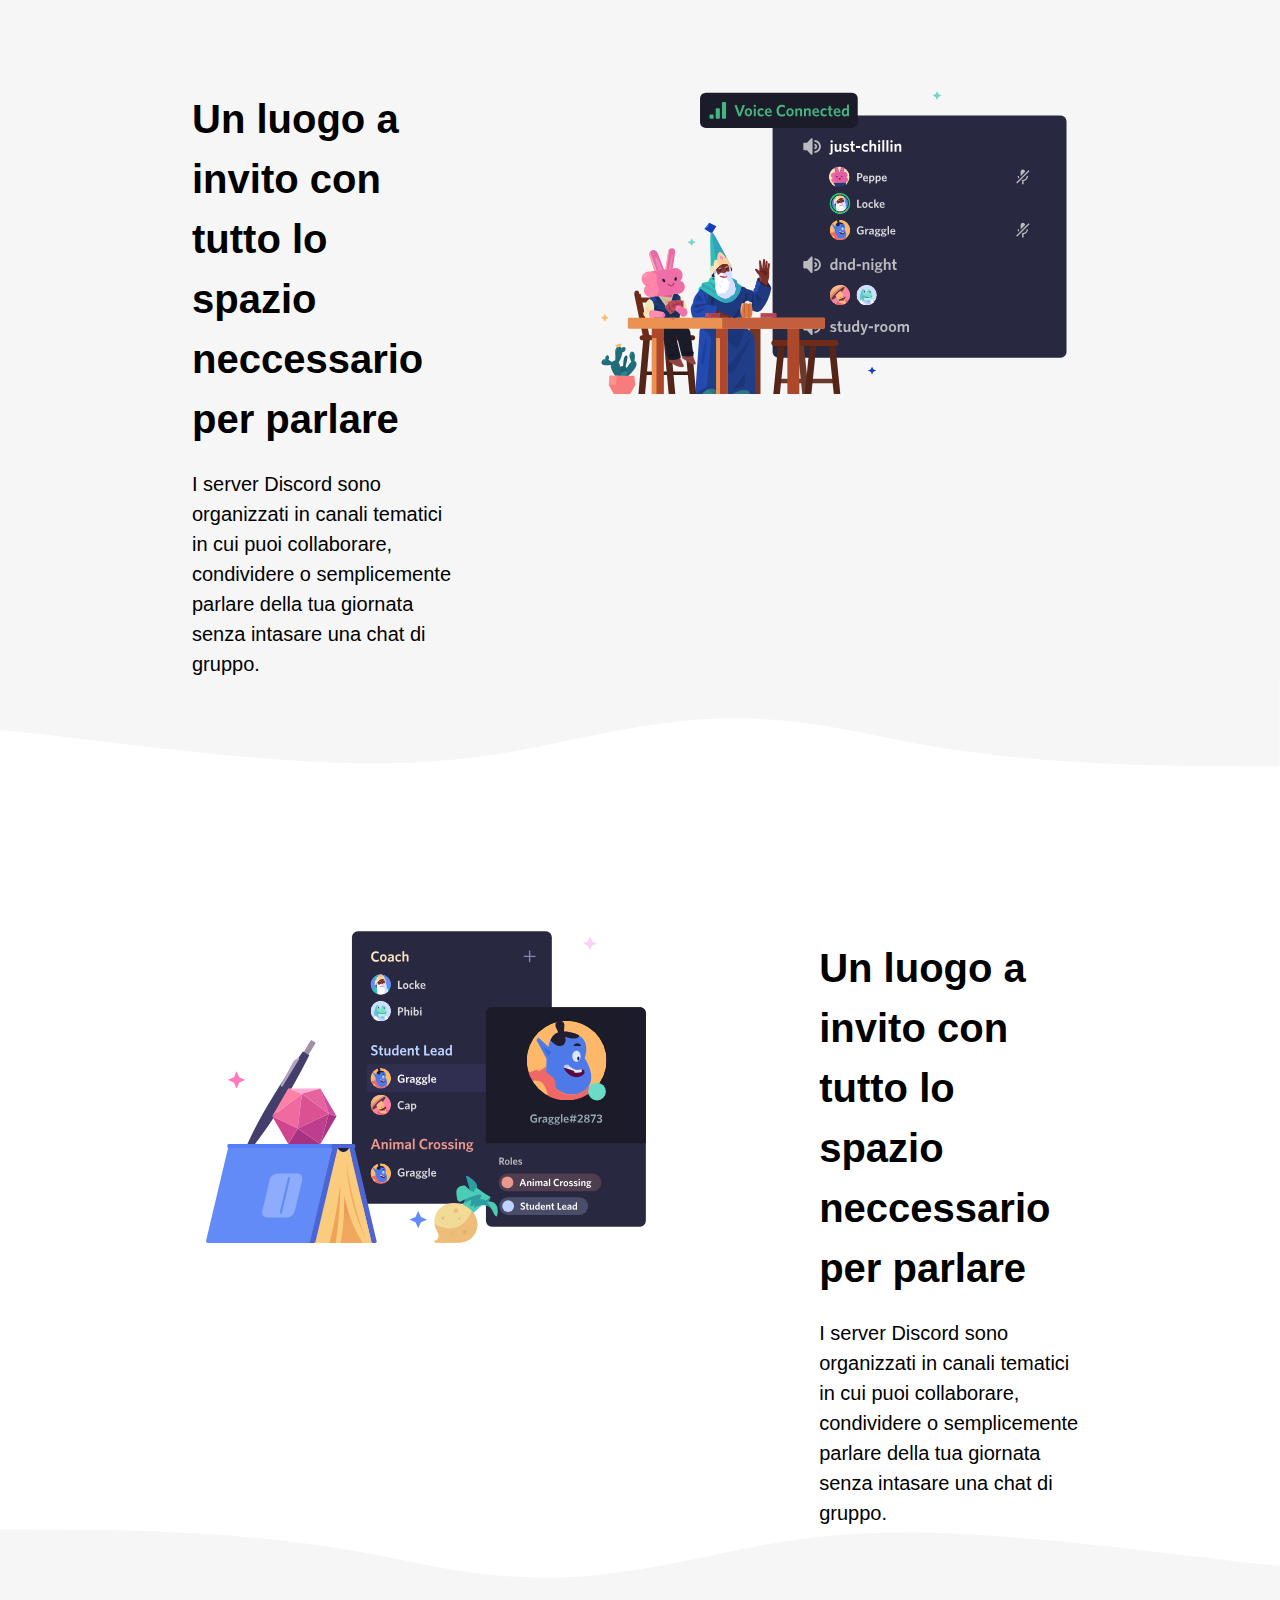
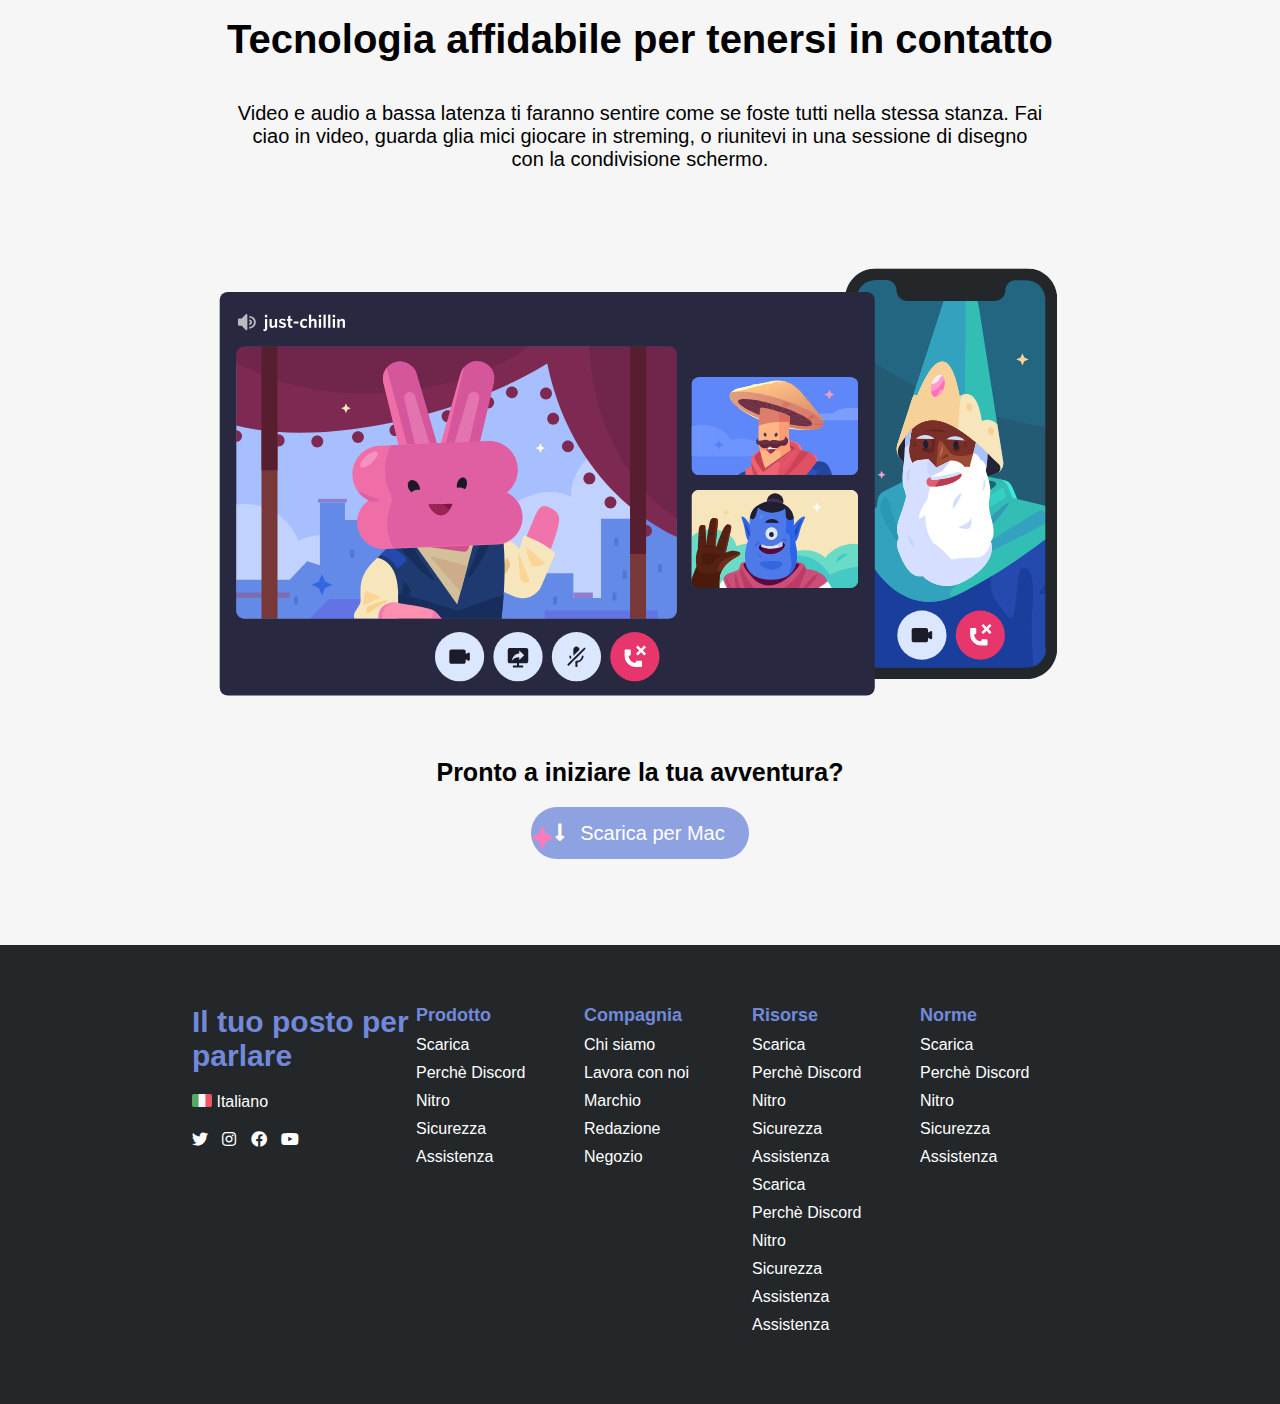
==== commit 1bcb5321: "footer" ====
--- a/img/index.html
+++ b/img/index.html
@@ -182,13 +182,115 @@
                     </div>
                 </div>
 
-                <div class="col-fo"></div>
-
-                <div class="col-fo"></div>
-
-                <div class="col-fo"></div>
-
-                <div class="col-fo"></div>
+                <div class="col-fo">
+                    <!-- title column-->
+                    <ul>
+                        <li><h6>Prodotto</h6></li>
+                    </ul>
+                    <!-- unordered list (link) -->
+                    <ul>
+                        <li><a href="#">Scarica</a></li>
+                    </ul>
+                    <ul>
+                        <li><a href="#">Perchè Discord</a></li>
+                    </ul>
+                    <ul>
+                        <li><a href="#">Nitro</a></li>
+                    </ul>
+                    <ul>
+                        <li><a href="#">Sicurezza</a></li>
+                    </ul>
+                    <ul>
+                        <li><a href="#">Assistenza</a></li>
+                    </ul>
+                </div>
+
+                <div class="col-fo">
+                      <!-- title column-->
+                      <ul>
+                        <li><h6>Compagnia</h6></li>
+                    </ul>
+                    <!-- unordered list (link) -->
+                    <ul>
+                        <li><a href="#">Chi siamo</a></li>
+                    </ul>
+                    <ul>
+                        <li><a href="#">Lavora con noi</a></li>
+                    </ul>
+                    <ul>
+                        <li><a href="#">Marchio</a></li>
+                    </ul>
+                    <ul>
+                        <li><a href="#">Redazione</a></li>
+                    </ul>
+                    <ul>
+                        <li><a href="#">Negozio</a></li>
+                    </ul>
+                </div>
+
+                <div class="col-fo">
+                      <!-- title column-->
+                      <ul>
+                        <li><h6>Risorse</h6></li>
+                    </ul>
+                    <!-- unordered list (link) -->
+                    <ul>
+                        <li><a href="#">Scarica</a></li>
+                    </ul>
+                    <ul>
+                        <li><a href="#">Perchè Discord</a></li>
+                    </ul>
+                    <ul>
+                        <li><a href="#">Nitro</a></li>
+                    </ul>
+                    <ul>
+                        <li><a href="#">Sicurezza</a></li>
+                    </ul>
+                    <ul>
+                        <li><a href="#">Assistenza</a></li>
+                    </ul>
+                    <ul>
+                        <li><a href="#">Scarica</a></li>
+                    </ul>
+                    <ul>
+                        <li><a href="#">Perchè Discord</a></li>
+                    </ul>
+                    <ul>
+                        <li><a href="#">Nitro</a></li>
+                    </ul>
+                    <ul>
+                        <li><a href="#">Sicurezza</a></li>
+                    </ul>
+                    <ul>
+                        <li><a href="#">Assistenza</a></li>
+                    </ul>
+                    <ul>
+                        <li><a href="#">Assistenza</a></li>
+                    </ul>
+                </div>
+
+                <div class="col-fo">
+                      <!-- title column-->
+                      <ul>
+                        <li><h6>Norme</h6></li>
+                    </ul>
+                    <!-- unordered list (link) -->
+                    <ul>
+                        <li><a href="#">Scarica</a></li>
+                    </ul>
+                    <ul>
+                        <li><a href="#">Perchè Discord</a></li>
+                    </ul>
+                    <ul>
+                        <li><a href="#">Nitro</a></li>
+                    </ul>
+                    <ul>
+                        <li><a href="#">Sicurezza</a></li>
+                    </ul>
+                    <ul>
+                        <li><a href="#">Assistenza</a></li>
+                    </ul>
+                </div>
 
             </div>
 
--- a/css/style.css
+++ b/css/style.css
@@ -216,8 +216,6 @@
     float:left;
     width: calc( 75% / 4);
     padding: 60px 0;
-    /* test */
-    border-right: 1px solid black;
 }
 /* PRIMA COLONNA */
 .social.col-fo{
@@ -226,18 +224,42 @@
 .social.col-fo > h5{
     color: #7289da;
     font-size: 30px;
+    padding-right: 5px;
 }
 /* bandiera italiana */
 .leanguage > img{
     width:20px;
     display: inline-block;
 }
+/* colore leanguage */
+.leanguage{
+    color:white;
+    padding:20px 0;
+}
 /* social */
 .icon-social > ul > li{
     list-style: none;
-}
-.icon-social i{
-    display: inline-block;
+    padding-right:10px;
+}
+/* display icone */
+.icon-social > ul{
+    display: inline-block;
+    color:white;
+}
+/* delete pointed list */
+.col-fo li{
+    list-style: none;
+    padding-bottom: 10px;
+} 
+/* title col-fo */
+.col-fo h6{
+    color: #7289da;
+    font-size: 18px;
+}
+/* colore link col-fo */
+.col-fo a{
+    color:white;
+    text-decoration: none;
 }
 
 /* END PRIMA COLONNA */
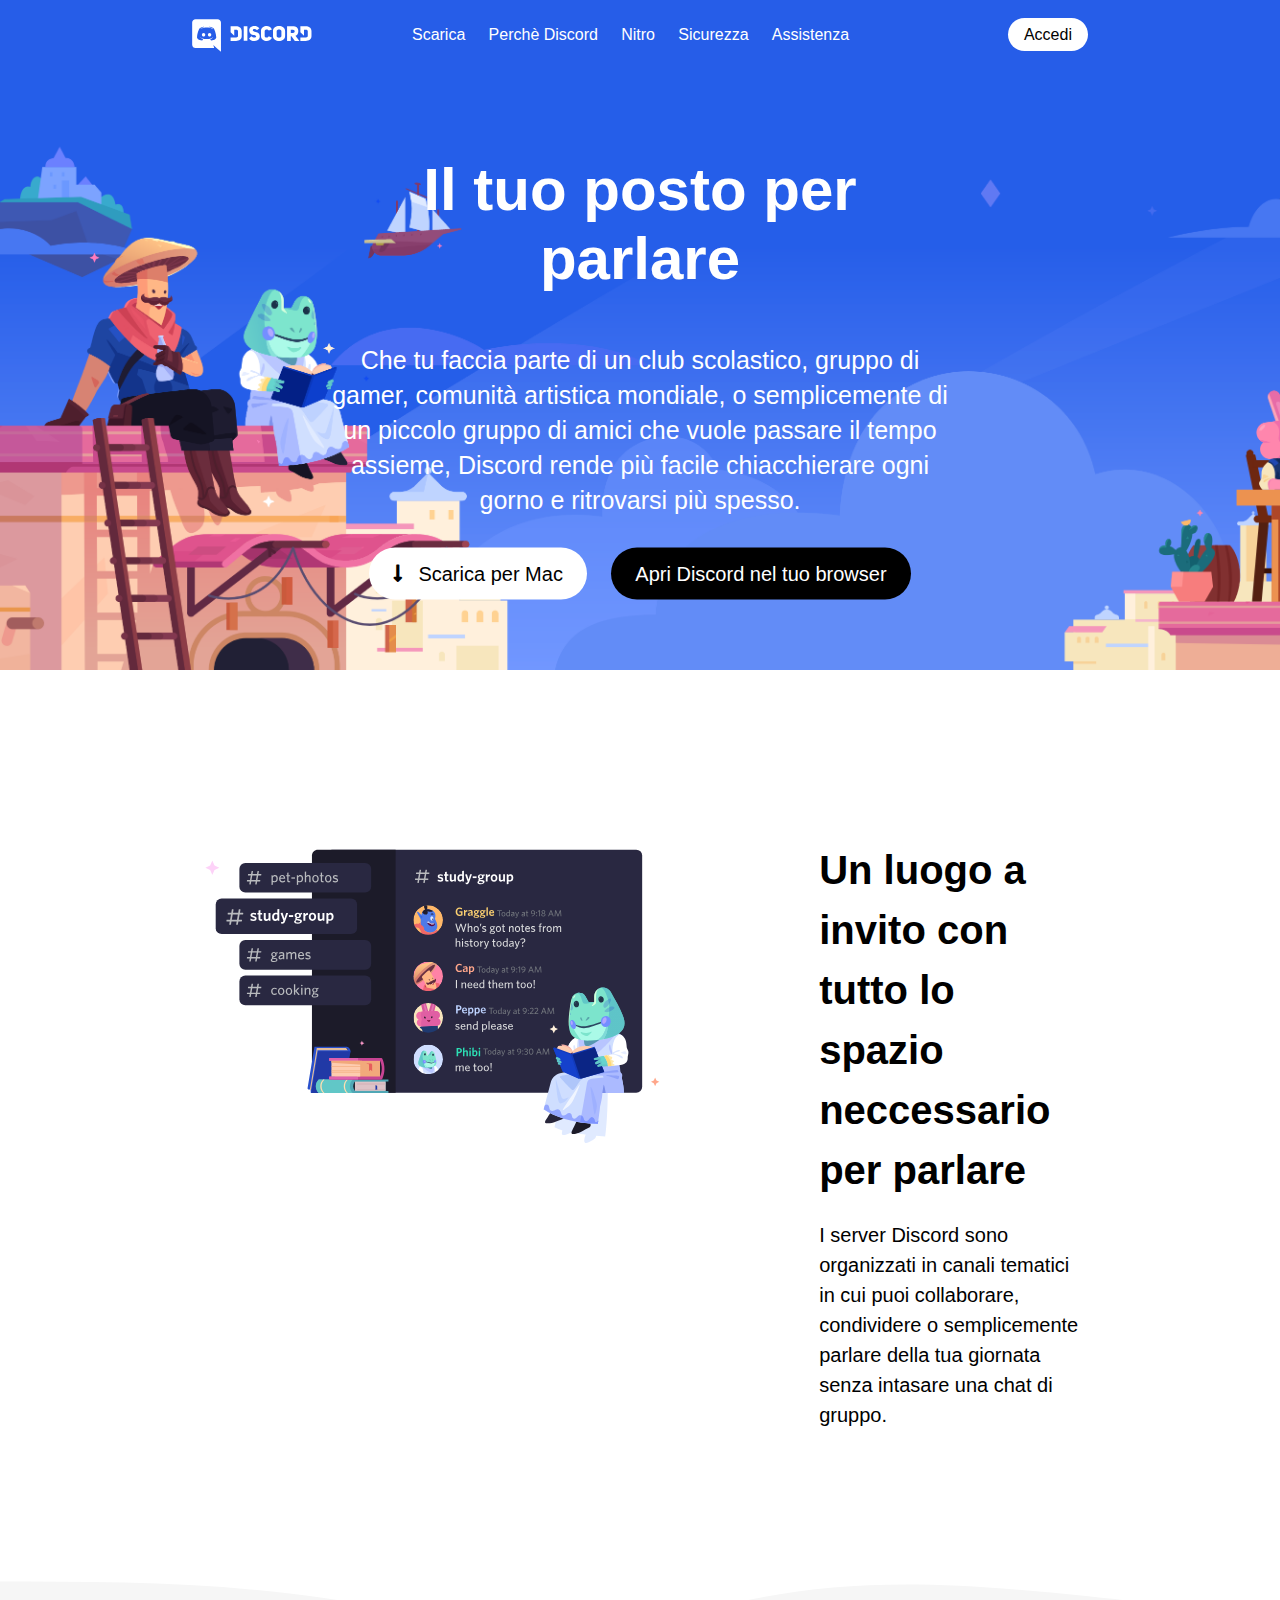
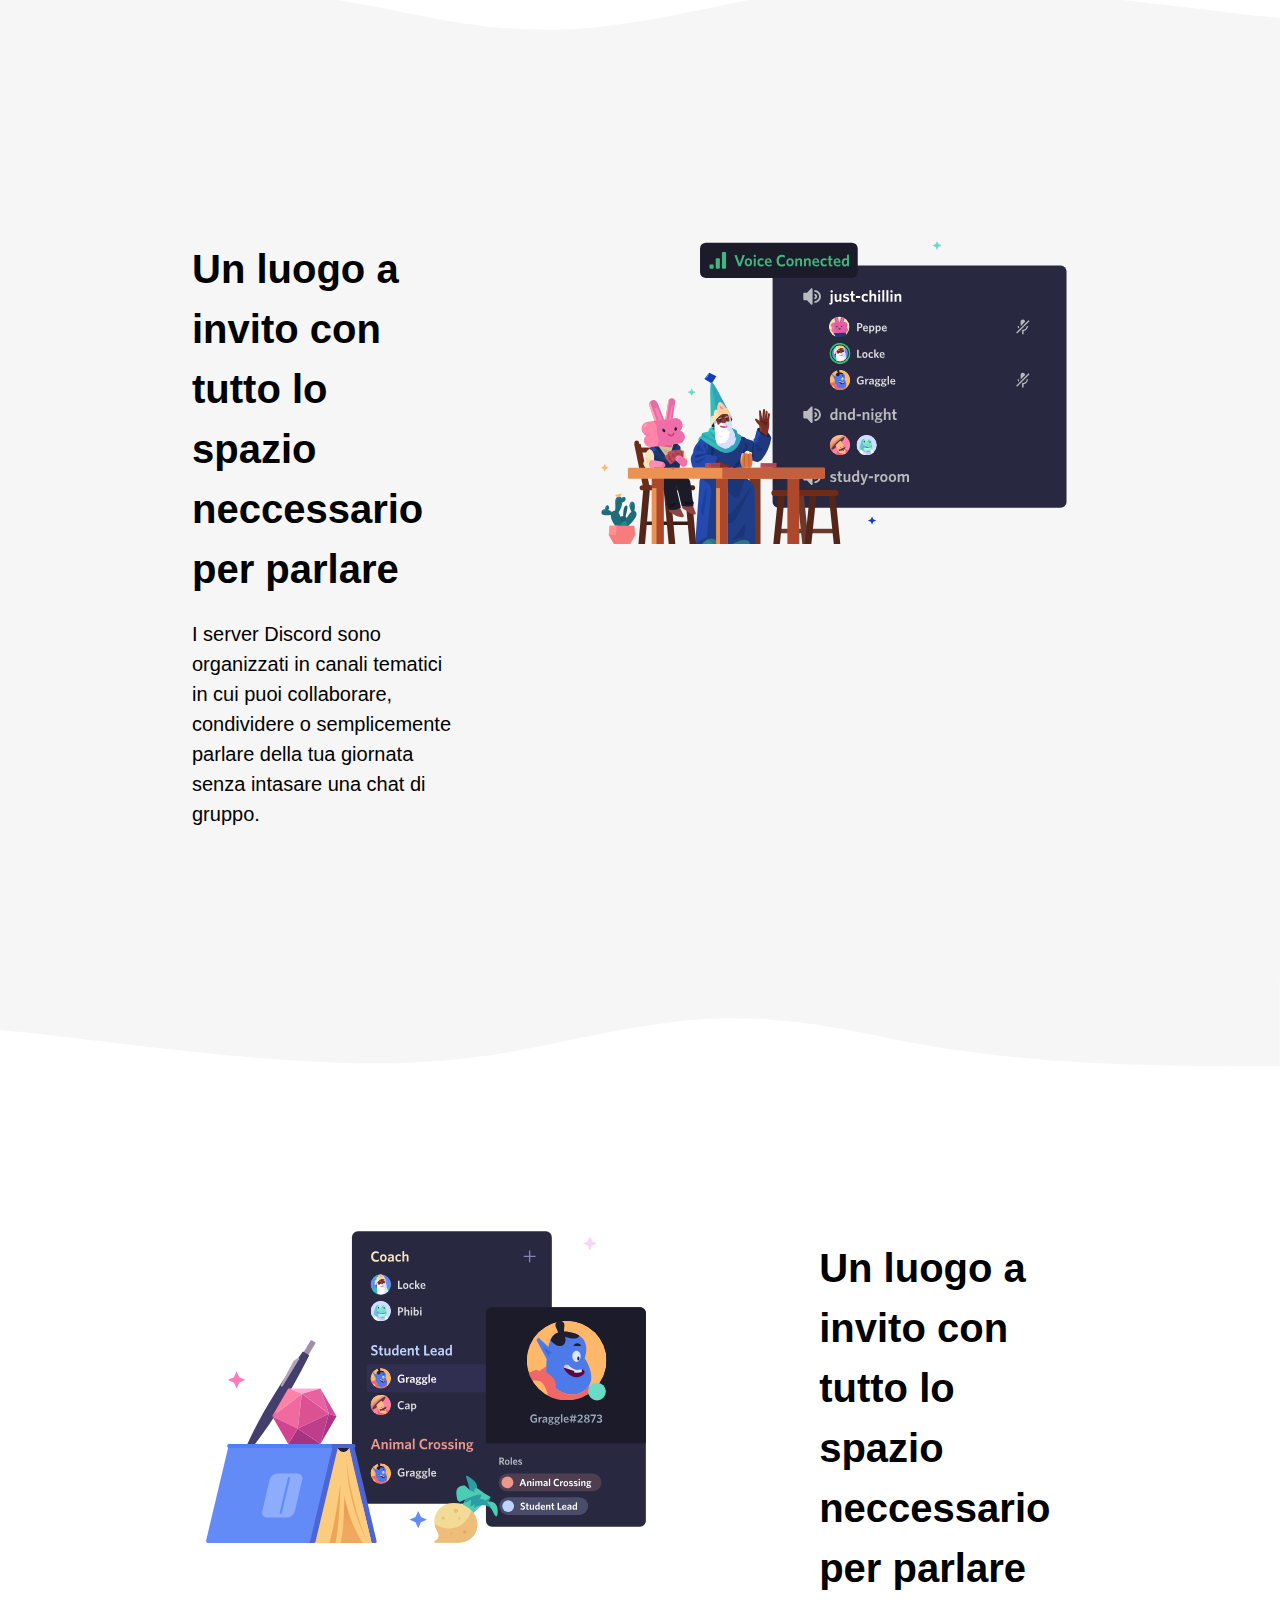
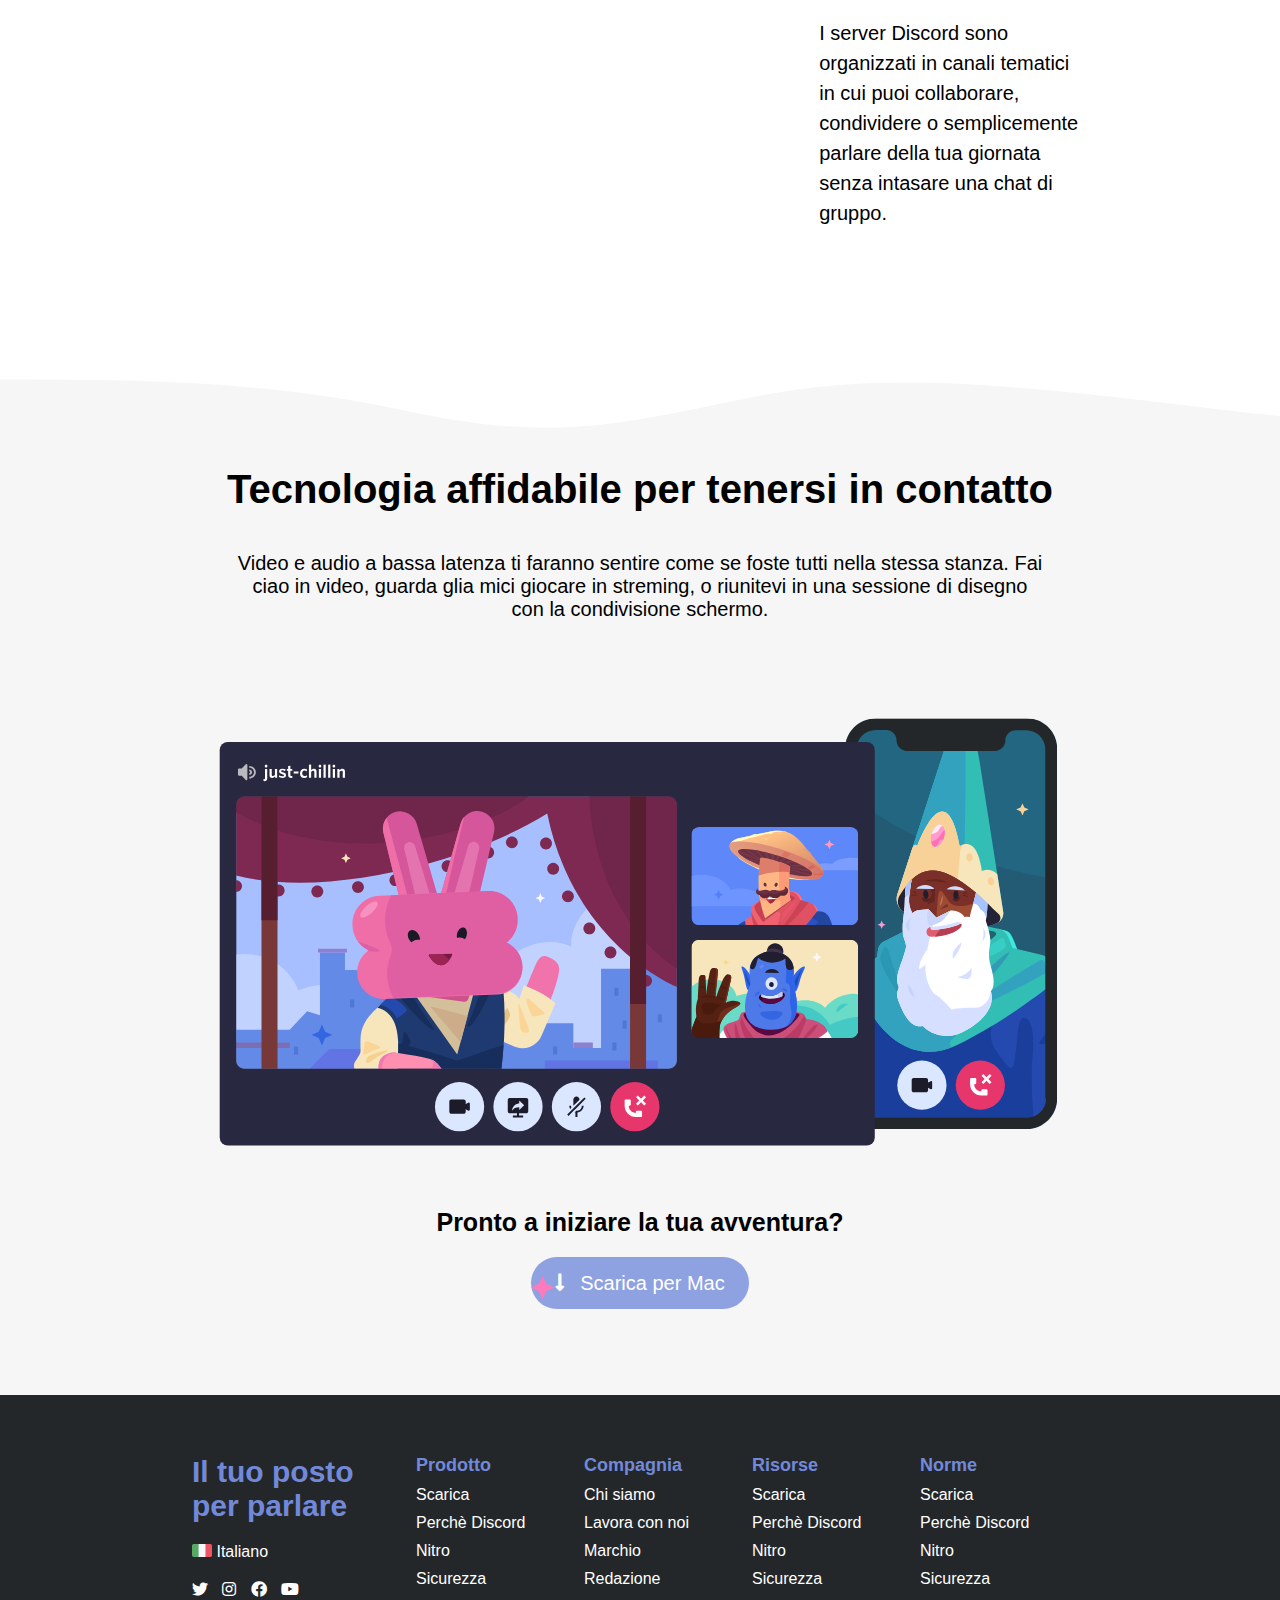
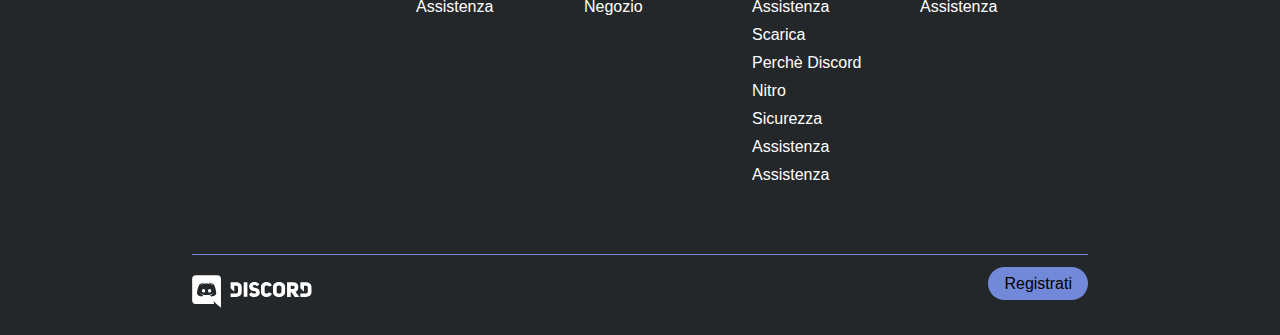
==== commit 95fe22ac: "done" ====
--- a/img/index.html
+++ b/img/index.html
@@ -39,7 +39,7 @@
                 </div>
 
                 <div class="col col-left">
-                    <div class="button">
+                    <div class="button" id="button-first">
                         <a href="#">Accedi</a> 
                     </div>
                 </div>
@@ -141,7 +141,7 @@
                     <h4>Pronto a iniziare la tua avventura?</h4>
                     <!-- botton mac -->
                     <div class="button dowload-mac">
-                        <a id="last-button" href="#"><span id="arrow"><i class="fas fa-long-arrow-alt-down"></i></span>Scarica per Mac</a> 
+                        <a id="middle-button" href="#"><span id="arrow"><i class="fas fa-long-arrow-alt-down"></i></span>Scarica per Mac</a> 
                     </div>
 
                 </div>
@@ -155,7 +155,7 @@
         <div class="cont footer">
             <div class="container clearfix">
 
-                <div class="col-fo social">
+                <div class="col-fo social ">
                     <!-- title -->
                     <h5>Il tuo posto per parlare</h5>
                     <!-- language -->
@@ -291,9 +291,21 @@
                         <li><a href="#">Assistenza</a></li>
                     </ul>
                 </div>
-
-            </div>
-
+                <!-- horrizontal rule -->
+                <div class="horrizontal-rule clearfix"></div>
+                <div class="last-part-footer">
+                    <div class="col col-right ">
+                        <img src="logo.svg" alt="logo discord">
+                    </div>
+    
+                    <div class="col col-left">
+                        <div class="button" id="last-button">
+                            <a href="#">Registrati</a> 
+                        </div>
+                    </div>
+                </div>
+                
+            </div>
         </div>
 
     </footer>
--- a/css/style.css
+++ b/css/style.css
@@ -3,7 +3,6 @@
     padding: 0;
     margin:0;
     box-sizing: border-box;
-
 }
 
 /* COMMONS */
@@ -28,8 +27,12 @@
     background-color:white;
 }
 /* buttons */
-.col-left > .button{
-    text-align: right;
+
+.button{
+    display: inline-block;
+}
+.col-left > .button > {
+    margin: ;
 }
 .button > a{
     text-decoration: none;
@@ -41,7 +44,7 @@
 /* colonne main */
 .col-img, .col-text{
     float:left;
-    padding-top: 150px;
+    padding: 150px 0;
 }
 /* colonna immagine */
 .col-img{
@@ -58,6 +61,13 @@
 }
 .button{
     display: inline-block;
+}
+.nav > .col-left{
+    position:relative;
+}
+#button-first{
+    position: absolute;
+    right: 0px;
 }
 h2{
     font-size: 40px;
@@ -194,7 +204,7 @@
     padding-bottom: 35px;
     font-size: 25px;
 }
-#last-button{
+#middle-button{
     margin: 0;
     color: white;
     background-color: #8ea1e1;
@@ -224,7 +234,7 @@
 .social.col-fo > h5{
     color: #7289da;
     font-size: 30px;
-    padding-right: 5px;
+    padding-right: 5%;
 }
 /* bandiera italiana */
 .leanguage > img{
@@ -261,6 +271,30 @@
     color:white;
     text-decoration: none;
 }
+/* hr */
+.horrizontal-rule{
+    background-color: #7289da;
+    width: 100%;
+    height: 1px;
+    margin:20px 0;
+}
+/* colonne logo */
+.last-part-footer>.col{
+    width: 50%;
+    position: relative;
+    vertical-align: middle;
+
+}
+#last-button{
+    position: absolute;
+    right: 0px;
+}
+#last-button > a{
+    background-color: #7289da;
+}
+.last-part-footer{
+    padding-bottom: 60px;
+}
 
 /* END PRIMA COLONNA */
 /* END FOOTER */